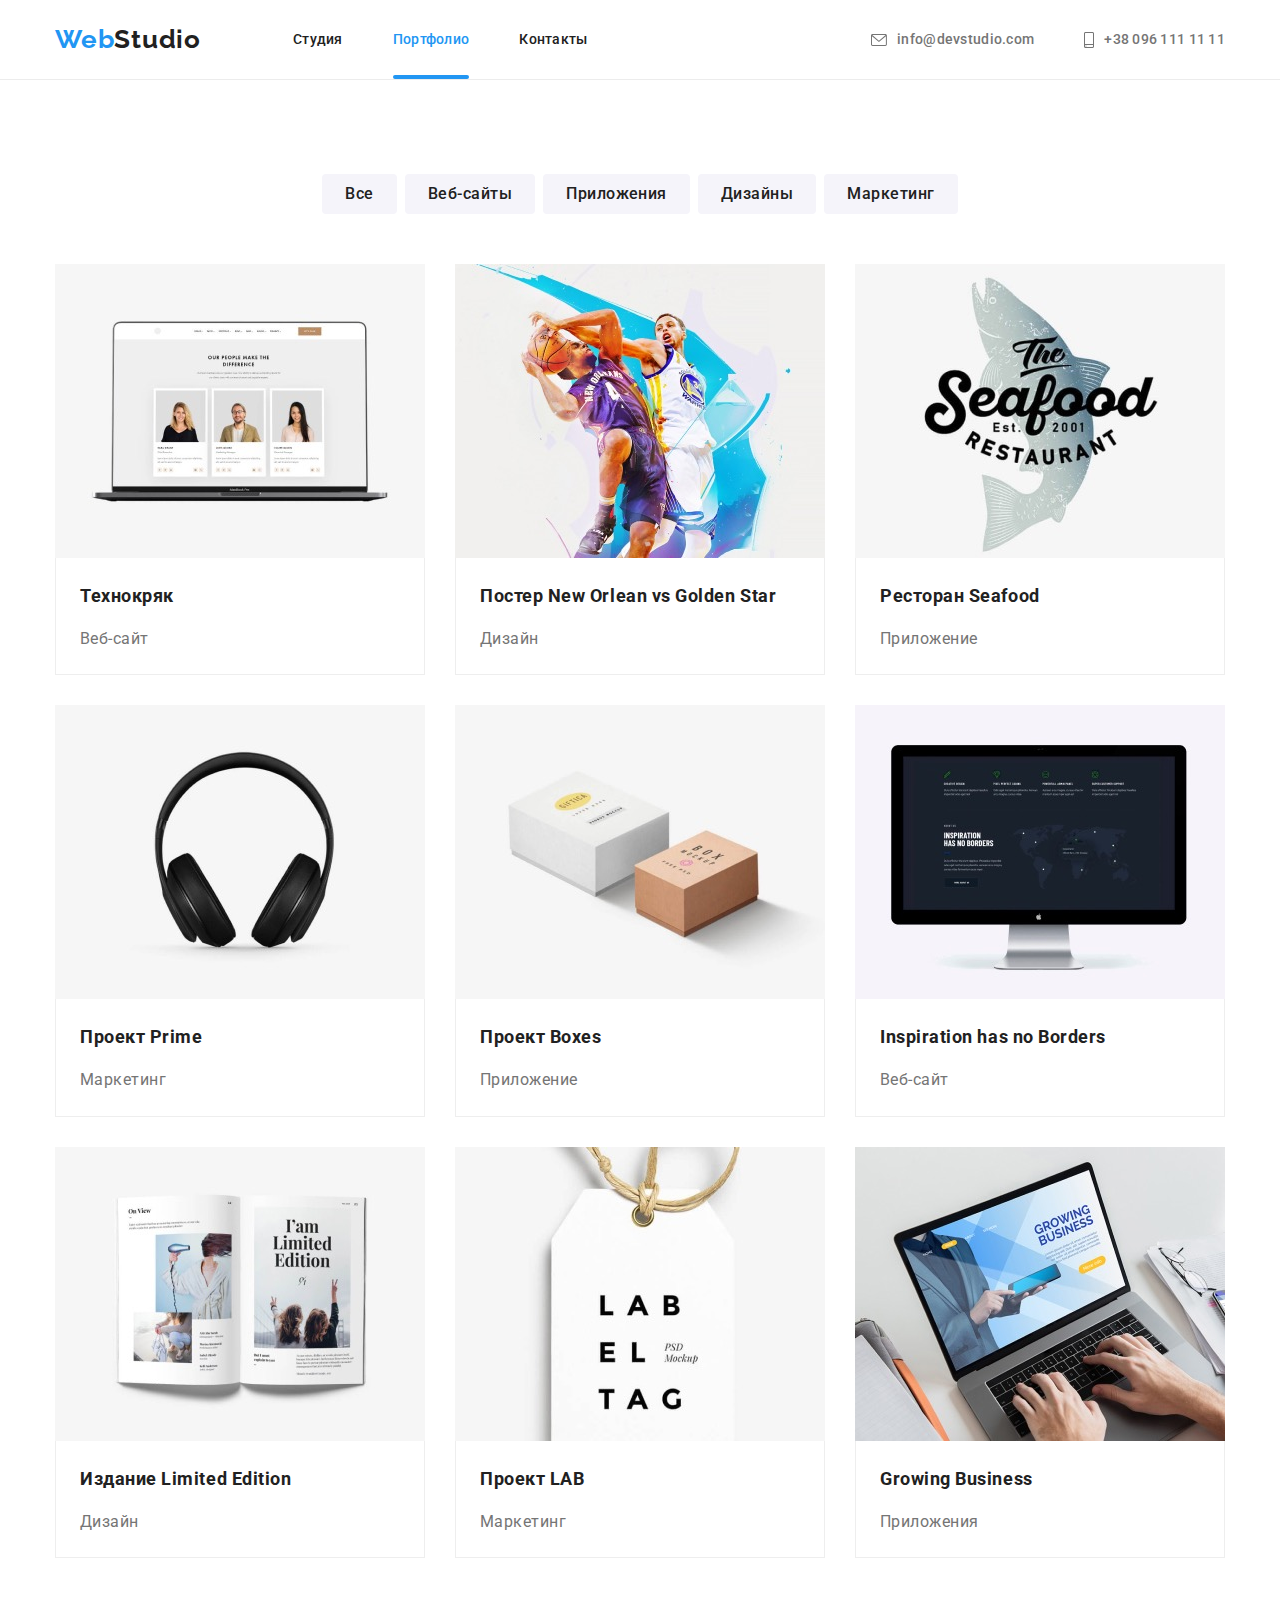
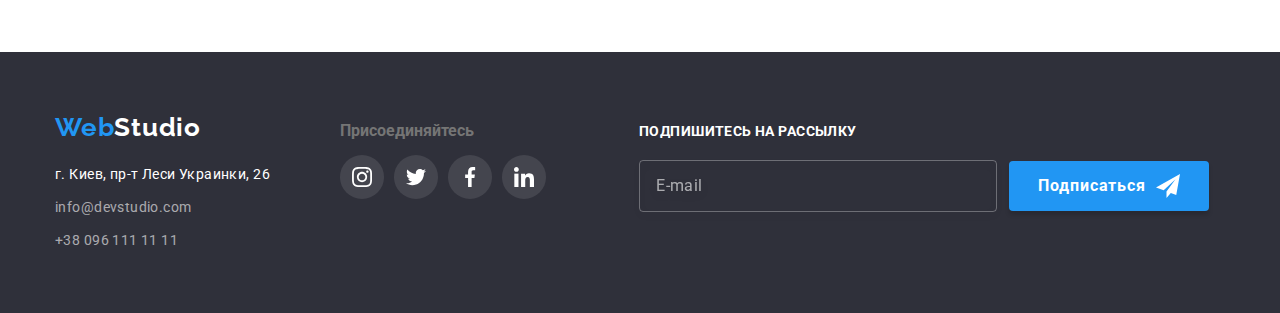
==== portfolio.html @ f6e7e439 "Перенос с прошлого урока" ====
<!DOCTYPE html>
<html lang="ru">
    <head>
        <meta charset="UTF-8">
        <meta http-equiv="X-UA-Compatible" content="IE=edge">
        <meta name="viewport" content="width=device-width, initial-scale=1.0">
        <title>WebStudio сделаем лучший сайт для вашего бизнеса</title>
        <link rel="preconnect" href="https://fonts.googleapis.com">
        <link rel="preconnect" href="https://fonts.gstatic.com" crossorigin>
        <link rel="preconnect" href="https://fonts.googleapis.com">
        <link rel="preconnect" href="https://fonts.gstatic.com" crossorigin>
        <link
            href="https://fonts.googleapis.com/css2?family=Raleway:wght@700&family=Roboto:ital,wght@0,400;0,500;0,700;1,900&display=swap"
            rel="stylesheet">
        <link rel="stylesheet" href="./css/modern-normalize.css">
        <link rel="stylesheet" href="./css/styles.css">
    </head>

    <body>
        <!--Header-->
        <header class="header">
            <div class="container">
                <nav class="main-nav">
                    <a class="logo" href="./index.html"><span class="logo-decoration">Web</span>Studio</a>
                    <ul class="nav list">
                        <li class="nav-item">
                            <a class="link" href="./index.html">Студия</a>
                        </li>
                        <li class="nav-item">
                            <a class="link active" href="./portfolio.html">Портфолио</a>
                        </li>
                        <li class="nav-item">
                            <a class="link" href="#">Контакты</a>
                        </li>
                    </ul>
                </nav>
                <ul class="contacts list">
                    <li class="contacts-item">
                        <a class="link" href="mailto:info@devstudio.com">
                            <svg class="header-contacts-icon" width="16" height="12">
                                <use href="./images/icons.svg#icon-envelope"></use>
                            </svg>
                            info@devstudio.com
                        </a>
                    </li>
                    <li class="contacts-item">
                        <a class="link" href="tel:+380961111111">
                            <svg class="header-contacts-icon" width="10" height="16">
                                <use href="./images/icons.svg#icon-smartphone"></use>
                            </svg>
                            +38 096 111 11 11
                        </a>
                    </li>
                </ul>
            </div>
        </header>
        <main>
            <!--Область с кнопками-->
            <section class="gallery section">
                <div class="container">
                    <h1 class="title visually-hidden">Наши работы</h1>
                    <ul class="filter-list">
                        <li class="filter-item"><button class="filter-button" type="button">Все</button></li>
                        <li class="filter-item"><button class="filter-button" type="button">Веб-сайты</button></li>
                        <li class="filter-item"><button class="filter-button" type="button">Приложения</button></li>
                        <li class="filter-item"><button class="filter-button" type="button">Дизайны</button></li>
                        <li class="filter-item"><button class="filter-button" type="button">Маркетинг</button></li>
                    </ul>
                    <!--Область с порфтолио-->
                    <ul class="gallery-list">
                        <li class="gallery-item">
                            <a href="" class="gallery-item-link">
                            <div class="gallery-item-box">
                                <img class="gallery-item-img" src="./images/portfolio/portfolio1.jpg" alt="Дизайн сайта" width="370" height="294">
                                <div class="gallery-item-overlay">
                                    <p class="gallery-overlay-discription">Технокряк это современная площадка распространения коронавируса. Компании
                                        используют эту платформу для цифрового
                                        шпионажа и атак на защищённые сервера конкурентов.</p>
                                </div>
                            </div>
                            <div class="gallery-item-bottom">
                                <h3 class="gallery-name">Технокряк</h3>
                                <p class="gallery-description">Веб-сайт</p>
                            </div>
                            </a>
                        </li>
                        <li class="gallery-item">
                            <a href="" class="gallery-item-link">
                                <div class="gallery-item-box">
                                    <img class="gallery-item-img" src="./images/portfolio/portfolio2.jpg" alt="Постер с баскетболистами" width="370"
                                        height="294">
                                    <div class="gallery-item-overlay">
                                        <p class="gallery-overlay-discription">Lorem ipsum dolor sit, amet consectetur adipisicing elit. Quaerat
                                            aspernatur odio error assumenda tempora a cum iure mollitia ipsum placeat, iste perspiciatis enim
                                            reprehenderit quis pariatur doloremque, dolores optio minima?</p>
                                    </div>
                                </div>
                                <div class="gallery-item-bottom">
                                    <h3 class="gallery-name">Постер New Orlean vs Golden Star</h3>
                                    <p class="gallery-description">Дизайн</p>
                                </div>
                            </a>
                        </li>
                        <li class="gallery-item">
                            <a href="" class="gallery-item-link">
                                <div class="gallery-item-box">
                                    <img class="gallery-item-img" src="./images/portfolio/portfolio3.jpg" alt="Логотип с рыбой" width="370" height="294">
                                    <div class="gallery-item-overlay">
                                        <p class="gallery-overlay-discription">Lorem ipsum dolor sit, amet consectetur adipisicing elit. Quaerat
                                            aspernatur odio error assumenda tempora a cum iure mollitia ipsum placeat, iste perspiciatis enim
                                            reprehenderit quis pariatur doloremque, dolores optio minima?</p>
                                    </div>
                                </div>
                                <div class="gallery-item-bottom">
                                    <h3 class="gallery-name">Ресторан Seafood</h3>
                                    <p class="gallery-description">Приложение</p>
                                </div>
                            </a>
                        </li>
                        <li class="gallery-item">
                            <a href="" class="gallery-item-link">
                                <div class="gallery-item-box">
                                    <img class="gallery-item-img" src="./images/portfolio/portfolio4.jpg" alt="Изображение наушников" width="370"
                                        height="294">
                                    <div class="gallery-item-overlay">
                                        <p class="gallery-overlay-discription">Lorem ipsum dolor sit, amet consectetur adipisicing elit. Quaerat
                                            aspernatur odio error assumenda tempora a cum iure mollitia ipsum placeat, iste perspiciatis enim
                                            reprehenderit quis pariatur doloremque, dolores optio minima?</p>
                                    </div>
                                </div>
                                <div class="gallery-item-bottom">
                                    <h3 class="gallery-name">Проект Prime</h3>
                                    <p class="gallery-description">Маркетинг</p>
                                </div>
                            </a>
                        </li>
                        <li class="gallery-item">
                            <a href="" class="gallery-item-link">
                                <div class="gallery-item-box">
                                    <img class="gallery-item-img" src="./images/portfolio/portfolio5.jpg" alt="Коробки на белом фоне" width="370"
                                        height="294">
                                    <div class="gallery-item-overlay">
                                        <p class="gallery-overlay-discription">Lorem ipsum dolor sit, amet consectetur adipisicing elit. Quaerat
                                            aspernatur odio error assumenda tempora a cum iure mollitia ipsum placeat, iste perspiciatis enim
                                            reprehenderit quis pariatur doloremque, dolores optio minima?</p>
                                    </div>
                                </div>
                                <div class="gallery-item-bottom">
                                    <h3 class="gallery-name">Проект Boxes</h3>
                                    <p class="gallery-description">Приложение</p>
                                </div>
                            </a>
                        </li>
                        <li class="gallery-item">
                            <a href="" class="gallery-item-link">
                                <div class="gallery-item-box">
                                    <img class="gallery-item-img" src="./images/portfolio/portfolio6.jpg" alt="Изображение сайта" width="370"
                                        height="294">
                                    <div class="gallery-item-overlay">
                                        <p class="gallery-overlay-discription">Lorem ipsum dolor sit, amet consectetur adipisicing elit. Quaerat
                                            aspernatur odio error assumenda tempora a cum iure mollitia ipsum placeat, iste perspiciatis enim
                                            reprehenderit quis pariatur doloremque, dolores optio minima?</p>
                                    </div>
                                </div>
                                <div class="gallery-item-bottom">
                                    <h3 class="gallery-name">Inspiration has no Borders</h3>
                                    <p class="gallery-description">Веб-сайт</p>
                                </div>
                            </a>
                        </li>
                        <li class="gallery-item">
                            <a href="" class="gallery-item-link">
                                <div class="gallery-item-box">
                                    <img class="gallery-item-img" src="./images/portfolio/portfolio7.jpg" alt="Фотография книги" width="370"
                                        height="294">
                                    <div class="gallery-item-overlay">
                                        <p class="gallery-overlay-discription">Lorem ipsum dolor sit, amet consectetur adipisicing elit. Quaerat
                                            aspernatur odio error assumenda tempora a cum iure mollitia ipsum placeat, iste perspiciatis enim
                                            reprehenderit quis pariatur doloremque, dolores optio minima?</p>
                                    </div>
                                </div>
                                <div class="gallery-item-bottom">
                                    <h3 class="gallery-name">Издание Limited Edition</h3>
                                    <p class="gallery-description">Дизайн</p>
                                </div>
                            </a>
                        </li>
                        <li class="gallery-item">
                            <a href="" class="gallery-item-link">
                                <div class="gallery-item-box">
                                    <img class="gallery-item-img" src="./images/portfolio/portfolio8.jpg" alt="Ярлык на белом фоне" width="370"
                                        height="294">
                                    <div class="gallery-item-overlay">
                                        <p class="gallery-overlay-discription">Lorem ipsum dolor sit, amet consectetur adipisicing elit. Quaerat
                                            aspernatur odio error assumenda tempora a cum iure mollitia ipsum placeat, iste perspiciatis enim
                                            reprehenderit quis pariatur doloremque, dolores optio minima?</p>
                                    </div>
                                </div>
                                <div class="gallery-item-bottom">
                                    <h3 class="gallery-name">Проект LAB</h3>
                                    <p class="gallery-description">Маркетинг</p>
                                </div>
                            </a>
                        </li>
                        <li class="gallery-item">
                            <a href="" class="gallery-item-link">
                                <div class="gallery-item-box">
                                    <img class="gallery-item-img" src="./images/portfolio/portfolio9.jpg" alt="Фото ноутбука и рук" width="370"
                                        height="294">
                                    <div class="gallery-item-overlay">
                                        <p class="gallery-overlay-discription">Lorem ipsum dolor sit, amet consectetur adipisicing elit. Quaerat
                                            aspernatur odio error assumenda tempora a cum iure mollitia ipsum placeat, iste perspiciatis enim
                                            reprehenderit quis pariatur doloremque, dolores optio minima?</p>
                                    </div>
                                </div>
                                <div class="gallery-item-bottom">
                                    <h3 class="gallery-name">Growing Business</h3>
                                    <p class="gallery-description">Приложения</p>
                                </div>
                            </a>
                        </li>
                    </ul>
                </div>
            </section>
        </main>
        <!--Футер-->
        <footer class="footer">
            <div class="container">
                <div class="footer-address">
                    <a class="footer-logo" href="./index.html"><span class="footer-logo-decoration">Web</span>Studio</a>
                    <address class="address">
                        <p>г. Киев, пр-т Леси Украинки, 26</p>
                    </address>
                    <ul class="footer-contacts">
                        <li class="footer-contacts-item">
                            <a class="link" href="mailto:info@devstudio.com">info@devstudio.com</a>
                        </li>
                        <li class="footer-contacts-item">
                            <a class="link" href="tel:+380961111111">+38 096 111 11 11</a>
                        </li>
                    </ul>
                </div>
                <div class="footer-social">
                    <h3 class="footer-social-heading">Присоединяйтесь</h3>
                    <ul class="footer-social-list">
                        <li class="footer-social-item">
                            <a href="" class="footer-social-link">
                                <svg class="footer-social-icon" width="20" height="20">
                                    <use href="./images/icons.svg#icon-instagram"></use>
                                </svg>
                            </a>
                        </li>
                        <li class="team-social-item">
                            <a href="" class="footer-social-link">
                                <svg class="footer-social-icon" width="20" height="20">
                                    <use href="./images/icons.svg#icon-twitter"></use>
                                </svg>
                            </a>
                        </li>
                        <li class="team-social-item">
                            <a href="" class="footer-social-link">
                                <svg class="footer-social-icon" width="20" height="20">
                                    <use href="./images/icons.svg#icon-facebook"></use>
                                </svg>
                            </a>
                        </li>
                        <li class="team-social-item">
                            <a href="" class="footer-social-link">
                                <svg class="footer-social-icon" width="20" height="20">
                                    <use href="./images/icons.svg#icon-linkedin"></use>
                                </svg>
                            </a>
                        </li>
                    </ul>
                </div>
                <div class="footer-subscribe">
                    <form action="#" class="footer-form">
                        <label class="footer-heading" for="email-footer">Подпишитесь на рассылку</label>
                        <div class="footer-form-wrap">
                            <input class="footer-form-input" type="email" name="email" placeholder="E-mail" id="email-footer" required>
                            <button class="footer-form-button button primary" type="submit">
                                Подписаться
                                <svg class="subscribe-button-icon" width=24 height=24>
                                    <use href="./images/icons.svg#icon-send"></use>
                                </svg>
                            </button>
                        </div>
                    </form>
                </div>
            </div>
        </footer>
        </div>
    </body>
</html>
---- css/styles.css ----
:root {
  --brand-color: #2196f3;
  --text-color: #757575;
  --alternative-text-color: #ffffff;
  --modal-text-color: #212121;
  --no-active-color: #afb1b8;
  --heading-color: #212121;
  --invalid-color: #f44336;
  --primary-background: #2f303a;
  --secondary-background: #f5f4fa;
  --body-background: #ffffff;
  --footer-social-color: rgba(255, 255, 255, 0.1);
}

/* -------------Reset------------- */

p,
h1,
h2,
h3,
h4,
h5,
h6 {
  margin: 0;
}

ul {
  list-style: none;
  padding: 0;
  margin: 0;
}

a {
  text-decoration: none;
}

/*-------------Body------------- */

body {
  font-family: Roboto, sans-serif;
  color: #757575;
  font-size: 14px;
  line-height: 1.7;
}

/* -------------Header------------- */

.header {
  border-bottom: 1px solid #ececec;
}

.logo {
  font-family: Raleway, sans-serif;
  font-weight: 700;
  font-size: 26px;
  line-height: 1.2;
  letter-spacing: 0.03em;
  color: var(--heading-color);
  text-decoration: none;
  margin-right: 92px;
}
.logo-decoration {
  color: var(--brand-color);
}

.main-nav {
  display: flex;
  align-items: center;
}
.header .container {
  display: flex;
  justify-content: space-between;
  align-items: center;
}

.header .nav {
  display: flex;
  align-items: center;
}

.header .contacts {
  display: flex;
  align-items: center;
}

.main-nav .link {
  font-weight: 500;
  line-height: 1.1;
  letter-spacing: 0.02em;
  color: var(--heading-color);
  text-decoration: none;
  padding: 32px 0 32px 0;
  display: block;
  transition: color 250ms cubic-bezier(0.4, 0, 0.2, 1);
}

.main-nav .nav-item:not(:first-child) {
  margin-left: 50px;
}

.contacts .link {
  font-weight: 500;
  line-height: 1.1;
  letter-spacing: 0.02em;
  color: var(--text-color);
  text-decoration: none;
  padding: 31px 0 31px 0;
  display: flex;
  align-items: center;
  cursor: pointer;
  transition: color 250ms cubic-bezier(0.4, 0, 0.2, 1);
}

.contacts .contacts-item:not(:first-child) {
  margin-left: 50px;
}

.header-contacts-icon {
  margin-right: 10px;
  fill: currentColor;
}

.main-nav .link:hover,
.main-nav .link:focus,
.contacts .link:hover,
.contacts .link:focus {
  color: var(--brand-color);
}

.link.active {
  color: var(--brand-color);
}

.nav-item {
  position: relative;
}

.link.active::after {
  content: '';
  width: 100%;
  height: 4px;
  background: var(--brand-color);
  border-radius: 2px;
  position: absolute;
  bottom: 0;
  left: 0;
}

/* -------------Main------------- */

.button {
  font-family: inherit;
  font-weight: 700;
  font-size: 16px;
  line-height: 1.9;
  text-align: center;
  letter-spacing: 0.06em;
  cursor: pointer;
  border-radius: 4px;
}

.title {
  font-weight: 700;
  font-size: 36px;
  line-height: 1.2;
  text-align: center;
  letter-spacing: 0.03em;
  color: var(--heading-color);
}

.section {
  padding-top: 94px;
  padding-bottom: 94px;
}

.container {
  width: 1200px;
  padding-left: 15px;
  padding-right: 15px;
  margin-left: auto;
  margin-right: auto;
}

.button.primary {
  color: var(--alternative-text-color);
  background: var(--brand-color);
  width: 200px;
  padding: 10px 0;
  box-shadow: 0px 4px 4px rgba(0, 0, 0, 0.15);
  border: var(--brand-color);
  transition: transform 250ms cubic-bezier(0.4, 0, 0.2, 1);
}

.button.primary:hover,
.button.primary:focus {
  transform: scale(1.02);
}

h2 {
  margin-bottom: 50px;
}

h3 {
  margin-bottom: 10px;
}

.no-gap {
  display: block;
}

.visually-hidden {
  position: absolute;
  width: 1px;
  height: 1px;
  margin: -1px;
  border: 0;
  padding: 0;

  white-space: nowrap;
  clip-path: inset(100%);
  clip: rect(0 0 0 0);
  overflow: hidden;
}

/* -------------Hero section------------- */

.hero {
  background-color: var(--primary-background);
  text-align: center;
  padding: 200px 15px;
  background-image: linear-gradient(rgba(47, 48, 58, 0.4), rgba(47, 48, 58, 0.4)),
    url('../images/hero.jpg');
  background-repeat: no-repeat;
  background-position: center;
  background-size: 1600px;
}

.hero .title {
  font-weight: 900;
  font-size: 44px;
  line-height: 1.4;
  text-align: center;
  letter-spacing: 0.06em;
  text-transform: uppercase;
  color: var(--alternative-text-color);
  margin: 0 auto 30px auto;
  width: 696px;
}

/* -------------Advantage section------------- */

.advantage.section {
  padding-bottom: 0;
}

.advantage .list {
  display: flex;
}

.advantage-item:not(:first-child) {
  margin-left: 30px;
}

.advantage-item {
  width: 270px;
}

.advantage-icon-wrapper {
  padding: 25px 0 25px 0;
  display: flex;
  justify-content: center;
  margin-bottom: 30px;
  background: #f5f4fa;
  border-radius: 4px;
}

.advantage .title {
  font-weight: 700;
  font-size: 36px;
  line-height: 1.2;
  text-align: center;
  letter-spacing: 0.03em;
  color: var(--heading-color);
}

.advantage-name {
  font-size: 14px;
  line-height: 1.1;
  font-weight: 700;
  letter-spacing: 0.03em;
  text-transform: uppercase;
  color: var(--heading-color);
}

.advantage .description {
  font-size: 14px;
  line-height: 1.7;
  letter-spacing: 0.03em;
  color: var(--text-color);
}

/* -------------Experience------------- */

.experience-list {
  display: flex;
  justify-content: space-between;
}

.experience-item {
  position: relative;
}

.experience-img-overlay {
  width: 100%;
  height: 70px;
  position: absolute;
  left: 0;
  bottom: 0;
  z-index: 2;
  display: flex;
  justify-content: center;
  align-items: center;
  background: rgba(47, 48, 58, 0.8);
}

.experience-img-title {
  font-weight: 700;
  font-size: 14px;
  line-height: 1.1;
  letter-spacing: 0.03em;
  text-transform: uppercase;
  color: var(--alternative-text-color);
  margin: 0;
}

/* -------------Team------------- */

.team.section {
  background: var(--secondary-background);
}

.team-item {
  background: var(--body-background);
  box-shadow: 0px 1px 3px rgba(0, 0, 0, 0.12), 0px 1px 1px rgba(0, 0, 0, 0.14),
    0px 2px 1px rgba(0, 0, 0, 0.2);
  border-radius: 0px 0px 4px 4px;
}

.team-list {
  list-style: none;
  display: flex;
  justify-content: space-between;
}

.team-item-botoom {
  padding: 30px 0 30px 0;
}

.team-list .name {
  font-weight: 500;
  font-size: 16px;
  line-height: 1.2;
  text-align: center;
  letter-spacing: 0.03em;
  color: var(--heading-color);
}

.team-list .description {
  font-size: 16px;
  line-height: 1.2;
  text-align: center;
  letter-spacing: 0.03em;
  margin-bottom: 16px;
}

.team-social-list {
  display: flex;
  justify-content: center;
}

.team-social-item {
  height: 44px;
  width: 44px;
}

.team-social-link {
  height: 100%;
  width: 100%;
  display: flex;
  justify-content: center;
  align-items: center;
  border-radius: 50%;
  color: var(--no-active-color);
  cursor: pointer;
  transition: color 250ms cubic-bezier(0.4, 0, 0.2, 1),
    background-color 250ms cubic-bezier(0.4, 0, 0.2, 1);
}

.team-social-icon {
  fill: currentColor;
}

.team-social-link:hover,
.team-social-link:focus {
  color: var(--alternative-text-color);
  background-color: var(--brand-color);
}

.team-social-item:not(:first-child) {
  margin-left: 10px;
}

/* -------------Clients------------- */

.client-logo-list {
  display: flex;
  justify-content: center;
  align-items: center;
}

.client-logo-item:not(:first-child) {
  margin-left: 30px;
}

.client-logo-link {
  width: 170px;
  height: 92px;
  border: 1px solid var(--no-active-color);
  border-radius: 4px;
  display: flex;
  justify-content: center;
  align-items: center;
  color: var(--no-active-color);
  transition: color 250ms cubic-bezier(0.4, 0, 0.2, 1), border 250ms cubic-bezier(0.4, 0, 0.2, 1);
}

.client-logo-icon {
  fill: currentColor;
}

.client-logo-link:hover,
.client-logo-link:focus {
  color: var(--brand-color);
  border: 1px solid var(--brand-color);
}

/* -------------Footer------------- */

.footer {
  background-color: var(--primary-background);
}

.footer .container {
  padding: 60px 15px;
  display: flex;
  align-items: baseline;
}

.footer-logo {
  font-family: Raleway;
  font-style: normal;
  font-weight: bold;
  font-size: 26px;
  line-height: 1.2;
  letter-spacing: 0.03em;
  color: var(--alternative-text-color);
  text-decoration: none;
  margin-bottom: 20px;
  display: inline-block;
}

.footer-logo-decoration {
  color: var(--brand-color);
}

.address {
  font-style: normal;
  letter-spacing: 0.03em;
  color: var(--alternative-text-color);
  margin-bottom: 9px;
}

.footer-contacts {
  list-style: none;
}

.footer-contacts .link {
  letter-spacing: 0.03em;
  color: rgba(255, 255, 255, 0.6);
  text-decoration: none;
  display: inline-block;
  transition: color 250ms cubic-bezier(0.4, 0, 0.2, 1);
}

.footer-contacts .link:hover,
.footer-contacts .link:focus {
  color: var(--brand-color);
}

.footer-contacts-item:not(:last-child) {
  margin-bottom: 9px;
}

.footer-social {
  margin-left: 70px;
}

.footer-heading {
  font-weight: 700;
  font-size: 14px;
  line-height: 1.1;
  letter-spacing: 0.03em;
  text-transform: uppercase;
  color: var(--alternative-text-color);
  margin-bottom: 20px;
}

.footer-social-list {
  display: flex;
  justify-content: center;
}

.footer-social-item {
  height: 44px;
  width: 44px;
}

.footer-social-link {
  height: 100%;
  width: 100%;
  display: flex;
  justify-content: center;
  align-items: center;
  border-radius: 50%;
  color: var(--alternative-text-color);
  background-color: var(--footer-social-color);
  cursor: pointer;
  transition: background-color 250ms cubic-bezier(0.4, 0, 0.2, 1);
}

.footer-social-icon {
  fill: currentColor;
}

.footer-social-link:hover,
.footer-social-link:focus {
  background-color: var(--brand-color);
}

.footer-social-item:not(:first-child) {
  margin-left: 10px;
}

.footer-subscribe {
  margin-left: 93px;
}

.footer-form-wrap {
  display: flex;
  align-items: center;
  justify-content: center;
}

.footer-form .footer-heading {
  display: block;
}

.footer-form-input {
  width: 358px;
  padding: 15px 16px;
  font-size: 16px;
  line-height: 1.3;
  letter-spacing: 0.03em;
  color: var(--alternative-text-color);
  background-color: transparent;
  border: 1px solid rgba(255, 255, 255, 0.3);
  filter: drop-shadow(0px 4px 4px rgba(0, 0, 0, 0.15));
  border-radius: 4px;
}

.footer-form-input::placeholder {
  color: rgba(255, 255, 255, 0.6);
}

.footer-form-input:not(:placeholder-shown):required:valid {
  border-color: var(--brand-color);
}

.footer-form-input:not(:placeholder-shown):required:invalid {
  border-color: var(--invalid-color);
}

.footer-form-button {
  margin-left: 12px;
  display: flex;
  align-items: center;
  justify-content: center;
}

.subscribe-button-icon {
  margin-left: 10px;
  fill: currentColor;
}

/* -------------Modal------------- */

.backdrop {
  position: fixed;
  top: 0;
  left: 0;
  width: 100%;
  height: 100%;
  background: rgba(0, 0, 0, 0.2);
  opacity: 1;
  transition: opacity 250ms cubic-bezier(0.4, 0, 0.2, 1),
    visibility 250ms cubic-bezier(0.4, 0, 0.2, 1);
}
.modal {
  position: absolute;
  top: 50%;
  left: 50%;
  width: 528px;
  min-height: 581px;
  padding: 40px;
  background: var(--body-background);
  box-shadow: 0px 1px 3px rgba(0, 0, 0, 0.12), 0px 1px 1px rgba(0, 0, 0, 0.14),
    0px 2px 1px rgba(0, 0, 0, 0.2);
  border-radius: 4px;
  transform: translate(-50%, -50%) scale(1);
  transition: transform 250ms cubic-bezier(0.4, 0, 0.2, 1);
}

.backdrop.is-hidden .modal {
  transform: translate(-50%, -50%) scale(0.9);
}

.modal-close {
  position: absolute;
  right: 8px;
  top: 8px;
  width: 30px;
  height: 30px;
  display: flex;
  justify-content: center;
  align-items: center;
  background: var(--body-background);
  border: 1px solid rgba(0, 0, 0, 0.1);
  border-radius: 50%;
  cursor: pointer;
  transition: color 250ms cubic-bezier(0.4, 0, 0.2, 1);
}

.modal-close-icon {
  fill: currentColor;
}

.modal-close:hover,
.modal-close:focus {
  color: var(--brand-color);
  cursor: pointer;
}

.backdrop.is-hidden {
  opacity: 0;
  pointer-events: none;
  visibility: hidden;
}

.modal-form-heading {
  margin-bottom: 12px;
  font-weight: 700;
  font-size: 20px;
  line-height: 1.2;
  text-align: center;
  letter-spacing: 0.03em;
  color: var(--modal-text-color);
}

.modal-form-label {
  font-size: 12px;
  line-height: 1.2;
  letter-spacing: 0.01em;
  color: var(--text-color);
  padding-bottom: 4px;
  display: block;
}

.modal-form-wrap {
  position: relative;
  margin-bottom: 10px;
}

.modal-form-input {
  display: block;
  width: 100%;
  /* height: 40px; */
  padding: 12px 12px 12px 42px;
  border: 1px solid rgba(33, 33, 33, 0.2);
  border-radius: 4px;
  font-size: 14px;
  line-height: 1.1;
  letter-spacing: 0.01em;
}

.modal-form-input:hover,
.modal-form-input:focus {
  border-color: var(--brand-color);
  outline: none;
}

.modal-input-icon {
  position: absolute;
  top: 50%;
  left: 12px;
  transform: translateY(-50%);
  fill: var(--modal-text-color);
}

.modal-form-input:hover + .modal-input-icon,
.modal-form-input:focus + .modal-input-icon {
  fill: var(--brand-color);
}

.modal-form-textarea {
  display: block;
  width: 100%;
  height: 96px;
  padding: 12px 16px;
  margin-bottom: 20px;
  border: 1px solid rgba(33, 33, 33, 0.2);
  border-radius: 4px;
  resize: none;
  color: var(--modal-text-color);
}

.modal-form-textarea::placeholder {
  font-size: 12px;
  line-height: 1.2;
  letter-spacing: 0.01em;
  color: rgba(117, 117, 117, 0.5);
}

.modal-form-textarea:hover,
.modal-form-textarea:focus {
  border-color: var(--brand-color);
  outline: none;
}

.modal-form-terms-wrap {
  display: flex;
  align-items: center;
  margin-bottom: 30px;
}

.modal-form-link {
  text-decoration-line: underline;
  color: var(--brand-color);
}

.second-checkbox {
  fill: var(--alternative-text-color);
  width: 16px;
  height: 15px;
  padding: 4px 2px 3px 3px;
  margin-left: 12px;
  margin-right: 9px;
  border: 2px solid var(--modal-text-color);
  border-radius: 2px;
  display: flex;
  align-items: center;
  justify-content: center;
}

.modal-form-checkbox-label:hover .second-checkbox {
  border-color: var(--brand-color);
}

.modal-form-checkbox-label {
  margin-left: 9px;
  font-size: 14px;
  line-height: 1.7;
  letter-spacing: 0.03em;
  display: flex;
  align-items: center;
  justify-content: center;
}

.modal-form-checkbox:focus + .modal-form-checkbox-label .second-checkbox {
  border: 2px solid var(--brand-color);
}

.modal-form-checkbox:checked + .modal-form-checkbox-label .second-checkbox {
  /* fill: var(--alternative-text-color); */
  width: 16px;
  height: 15px;
  padding: 4px 2px 3px 3px;
  background: #2196f3;
  border-radius: 2px;
  border: none;
}

.modal-form-button {
  display: block;
  margin-left: auto;
  margin-right: auto;
}

/* ***********Portfolio Page*********** */

.filter-list {
  list-style: none;
  display: flex;
  margin-bottom: 50px;
  justify-content: center;
}

.filter-item:not(:first-child) {
  margin-left: 8px;
}

.filter-button {
  font-family: inherit;
  font-weight: 500;
  font-size: 16px;
  line-height: 1.6;
  text-align: center;
  letter-spacing: 0.03em;
  color: var(--heading-color);
  background-color: var(--secondary-background);
  border-radius: 4px;
  padding: 6px 22px;
  border: 1px solid transparent;
  transition: color 250ms cubic-bezier(0.4, 0, 0.2, 1),
    background 250ms cubic-bezier(0.4, 0, 0.2, 1), box-shadow 250ms cubic-bezier(0.4, 0, 0.2, 1);
}

.filter-button:hover,
.filter-button:focus {
  color: var(--alternative-text-color);
  background: var(--brand-color);
  cursor: pointer;
  box-shadow: 0px 3px 1px rgba(0, 0, 0, 0.1), 0px 1px 2px rgba(0, 0, 0, 0.08),
    0px 2px 2px rgba(0, 0, 0, 0.12);
}

.gallery-list {
  list-style: none;
  display: flex;
  flex-wrap: wrap;
}

.gallery-item {
  flex-basis: calc((100%-60px) / 3);
  margin-right: 30px;
  margin-bottom: 30px;
  max-width: 370px;
  transition: box-shadow 250ms cubic-bezier(0.4, 0, 0.2, 1);
}

.gallery-item:nth-child(3n) {
  margin-right: 0;
}

.gallery-item:nth-last-child(-n + 3) {
  margin-bottom: 0;
}

.gallery-item-img {
  display: block;
}

.gallery-item-box {
  position: relative;
  overflow: hidden;
}

.gallery-item-overlay {
  width: 100%;
  height: 100%;
  position: absolute;
  top: 0;
  left: 0;
  display: flex;
  justify-content: center;
  align-items: center;
  padding: 0 24px;
  background: rgba(33, 150, 243, 0.9);
  transition: transform 250ms cubic-bezier(0.4, 0, 0.2, 1);
  transform: translateY(101%);
}

.gallery-overlay-discription {
  font-weight: 400;
  font-size: 18px;
  line-height: 1.6;
  letter-spacing: 0.03em;
  color: var(--alternative-text-color);
}

.gallery-item-link:hover .gallery-item-overlay,
.gallery-item-link:focus .gallery-item-overlay {
  transform: translateY(0);
}

.gallery-item-bottom {
  padding-left: 24px;
  border-left: 1px solid #eeeeee;
  border-right: 1px solid #eeeeee;
  border-bottom: 1px solid #eeeeee;
  padding-bottom: 20px;
  padding-top: 20px;
}

.gallery-name {
  font-weight: 700;
  font-size: 18px;
  line-height: 2;
  letter-spacing: 0.03em;
  color: var(--heading-color);
}

.gallery-description {
  font-size: 16px;
  line-height: 1.9;
  letter-spacing: 0.03em;
  color: var(--text-color);
}

.gallery-item:hover,
.gallery-item:focus {
  box-shadow: 0px 1px 1px rgba(0, 0, 0, 0.12), 0px 4px 4px rgba(0, 0, 0, 0.06),
    1px 4px 6px rgba(0, 0, 0, 0.16);
  cursor: pointer;
}
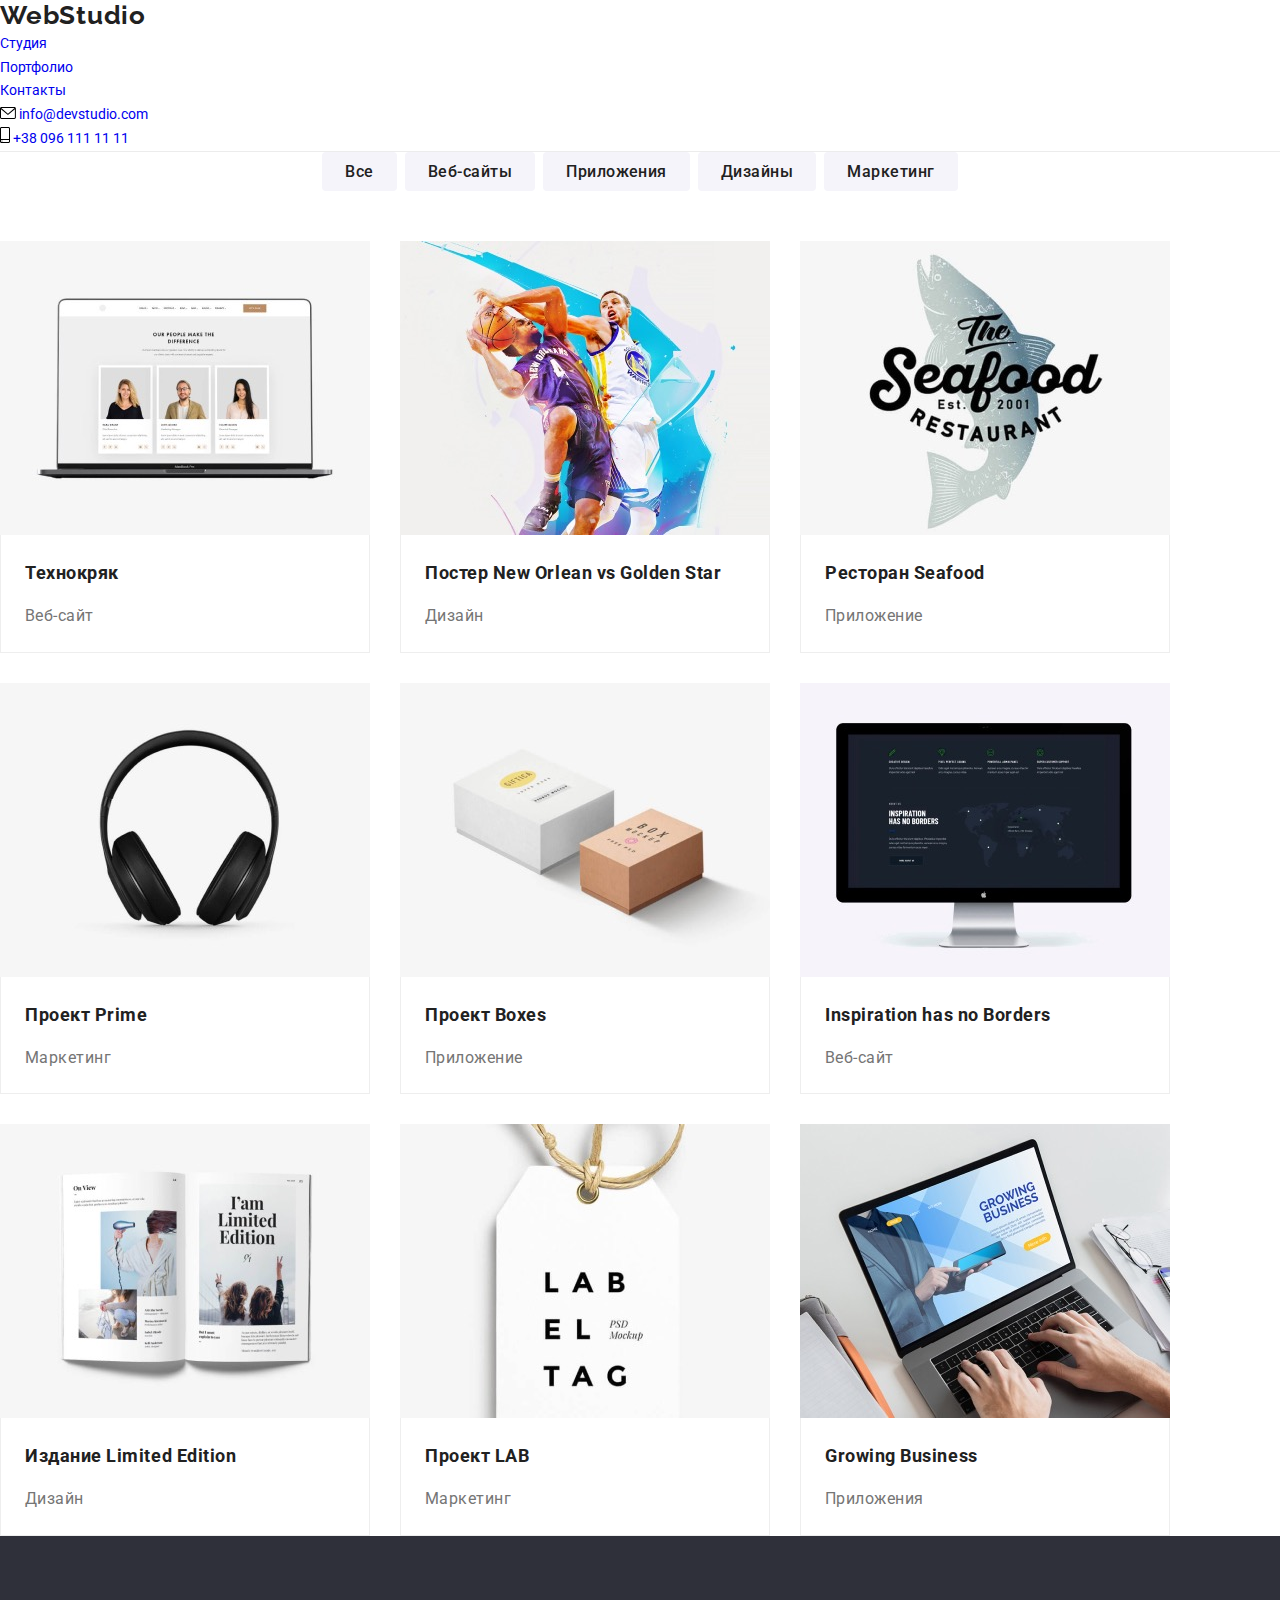
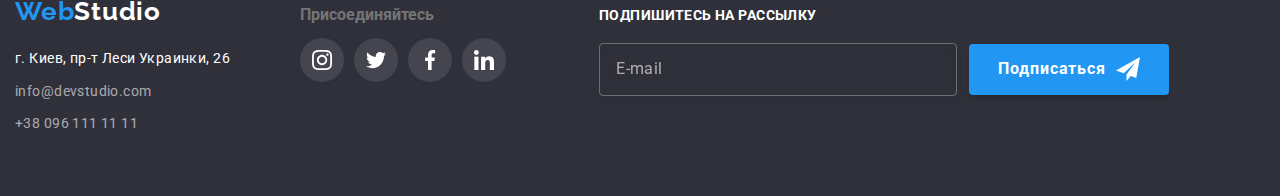
==== commit 9a82bcc4: "Рефакторинг и БЕМ хедер и экспирианс" ====
--- a/portfolio.html
+++ b/portfolio.html
@@ -12,8 +12,7 @@
         <link
             href="https://fonts.googleapis.com/css2?family=Raleway:wght@700&family=Roboto:ital,wght@0,400;0,500;0,700;1,900&display=swap"
             rel="stylesheet">
-        <link rel="stylesheet" href="./css/modern-normalize.css">
-        <link rel="stylesheet" href="./css/styles.css">
+        <link rel="stylesheet" href="./css/portfolio.min.css">
     </head>
 
     <body>
@@ -250,21 +249,21 @@
                                 </svg>
                             </a>
                         </li>
-                        <li class="team-social-item">
+                        <li class="footer-social-item">
                             <a href="" class="footer-social-link">
                                 <svg class="footer-social-icon" width="20" height="20">
                                     <use href="./images/icons.svg#icon-twitter"></use>
                                 </svg>
                             </a>
                         </li>
-                        <li class="team-social-item">
+                        <li class="footer-social-item">
                             <a href="" class="footer-social-link">
                                 <svg class="footer-social-icon" width="20" height="20">
                                     <use href="./images/icons.svg#icon-facebook"></use>
                                 </svg>
                             </a>
                         </li>
-                        <li class="team-social-item">
+                        <li class="footer-social-item">
                             <a href="" class="footer-social-link">
                                 <svg class="footer-social-icon" width="20" height="20">
                                     <use href="./images/icons.svg#icon-linkedin"></use>
--- a/css/portfolio.min.css
+++ b/css/portfolio.min.css
@@ -0,0 +1,2 @@
+/*! modern-normalize v1.1.0 | MIT License | https://github.com/sindresorhus/modern-normalize */*,::before,::after{-webkit-box-sizing:border-box;box-sizing:border-box}html{line-height:1.15;-webkit-text-size-adjust:100%;-moz-tab-size:4;-o-tab-size:4;tab-size:4}body{margin:0;font-family:system-ui,-apple-system,"Segoe UI",Roboto,Helvetica,Arial,sans-serif,"Apple Color Emoji","Segoe UI Emoji"}hr{height:0;color:inherit}abbr[title]{-webkit-text-decoration:underline dotted;text-decoration:underline dotted}b,strong{font-weight:bolder}code,kbd,samp,pre{font-family:ui-monospace, SFMono-Regular, Consolas, 'Liberation Mono', Menlo, monospace;font-size:1em}small{font-size:80%}sub,sup{font-size:75%;line-height:0;position:relative;vertical-align:baseline}sub{bottom:-0.25em}sup{top:-0.5em}table{text-indent:0;border-color:inherit}button,input,optgroup,select,textarea{font-family:inherit;font-size:100%;line-height:1.15;margin:0}button,select{text-transform:none}button,[type='button'],[type='reset'],[type='submit']{-webkit-appearance:button}::-moz-focus-inner{border-style:none;padding:0}:-moz-focusring{outline:1px dotted ButtonText}:-moz-ui-invalid{box-shadow:none}legend{padding:0}progress{vertical-align:baseline}::-webkit-inner-spin-button,::-webkit-outer-spin-button{height:auto}[type='search']{-webkit-appearance:textfield;outline-offset:-2px}::-webkit-search-decoration{-webkit-appearance:none}::-webkit-file-upload-button{-webkit-appearance:button;font:inherit}summary{display:list-item}:root{--brand-color: #2196f3;--text-color: #757575;--alternative-text-color: #ffffff;--modal-text-color: #212121;--no-active-color: #afb1b8;--heading-color: #212121;--invalid-color: #f44336;--primary-background: #2f303a;--secondary-background: #f5f4fa;--body-background: #ffffff;--footer-social-color: rgba(255, 255, 255, 0.1)}body{font-family:Roboto, sans-serif;color:#757575;font-size:14px;line-height:1.7}p,h1,h2,h3,h4,h5,h6{margin:0}ul{list-style:none;padding:0;margin:0}a{text-decoration:none}.visually-hidden{position:absolute;width:1px;height:1px;margin:-1px;border:0;padding:0;white-space:nowrap;-webkit-clip-path:inset(100%);clip-path:inset(100%);clip:rect(0 0 0 0);overflow:hidden}.button{font-family:inherit;font-weight:700;font-size:16px;line-height:1.9;text-align:center;letter-spacing:0.06em;cursor:pointer;border-radius:4px}.button.primary{color:var(--alternative-text-color);background:var(--brand-color);width:200px;padding:10px 0;-webkit-box-shadow:0px 4px 4px rgba(0,0,0,0.15);box-shadow:0px 4px 4px rgba(0,0,0,0.15);border:var(--brand-color);-webkit-transition:-webkit-transform 250ms cubic-bezier(0.4, 0, 0.2, 1);transition:-webkit-transform 250ms cubic-bezier(0.4, 0, 0.2, 1);transition:transform 250ms cubic-bezier(0.4, 0, 0.2, 1);transition:transform 250ms cubic-bezier(0.4, 0, 0.2, 1), -webkit-transform 250ms cubic-bezier(0.4, 0, 0.2, 1)}.button.primary:hover,.button.primary:focus{-webkit-transform:scale(1.02);transform:scale(1.02)}h2{margin-bottom:50px}h3{margin-bottom:10px}.no-gap{display:block}.header{border-bottom:1px solid #ececec}.header__container{width:1200px;padding-left:15px;padding-right:15px;margin-left:auto;margin-right:auto;display:-webkit-box;display:-ms-flexbox;display:flex;-webkit-box-pack:justify;-ms-flex-pack:justify;justify-content:space-between;-webkit-box-align:center;-ms-flex-align:center;align-items:center}.logo{font-family:Raleway, sans-serif;font-weight:700;font-size:26px;line-height:1.2;letter-spacing:0.03em;color:var(--heading-color);text-decoration:none}.header__logo{margin-right:92px}.logo__decoration{color:var(--brand-color)}.header__nav{display:-webkit-box;display:-ms-flexbox;display:flex;-webkit-box-align:center;-ms-flex-align:center;align-items:center}.header__nav-list{display:-webkit-box;display:-ms-flexbox;display:flex;-webkit-box-align:center;-ms-flex-align:center;align-items:center}.header__contacts{display:-webkit-box;display:-ms-flexbox;display:flex;-webkit-box-align:center;-ms-flex-align:center;align-items:center}.header__nav-item{position:relative}.header__nav-item:not(:first-child){margin-left:50px}.header__link,.header__link--active{font-weight:500;line-height:1.1;letter-spacing:0.02em;color:var(--heading-color);text-decoration:none;padding:32px 0 32px 0;display:block;-webkit-transition:color 250ms cubic-bezier(0.4, 0, 0.2, 1);transition:color 250ms cubic-bezier(0.4, 0, 0.2, 1)}.header__link:hover,.header__link--active:hover,.header__link:focus,.header__link--active:focus{color:var(--brand-color)}.header__link--active{color:var(--brand-color)}.header__link--active::after{content:'';width:100%;height:4px;background:var(--brand-color);border-radius:2px;position:absolute;bottom:0;left:0}.header__contacts-link{font-weight:500;line-height:1.1;letter-spacing:0.02em;color:var(--text-color);text-decoration:none;padding:31px 0 31px 0;display:-webkit-box;display:-ms-flexbox;display:flex;-webkit-box-align:center;-ms-flex-align:center;align-items:center;cursor:pointer;-webkit-transition:color 250ms cubic-bezier(0.4, 0, 0.2, 1);transition:color 250ms cubic-bezier(0.4, 0, 0.2, 1)}.header__contacts-link:hover,.header__contacts-link:focus{color:var(--brand-color)}.header__contacts-item:not(:first-child){margin-left:50px}.header__contacts-icon{margin-right:10px;fill:currentColor}.filter-list{list-style:none;display:-webkit-box;display:-ms-flexbox;display:flex;margin-bottom:50px;-webkit-box-pack:center;-ms-flex-pack:center;justify-content:center}.filter-item:not(:first-child){margin-left:8px}.filter-button{font-family:inherit;font-weight:500;font-size:16px;line-height:1.6;text-align:center;letter-spacing:0.03em;color:var(--heading-color);background-color:var(--secondary-background);border-radius:4px;padding:6px 22px;border:1px solid transparent;-webkit-transition:color 250ms cubic-bezier(0.4, 0, 0.2, 1),background 250ms cubic-bezier(0.4, 0, 0.2, 1),-webkit-box-shadow 250ms cubic-bezier(0.4, 0, 0.2, 1);transition:color 250ms cubic-bezier(0.4, 0, 0.2, 1),background 250ms cubic-bezier(0.4, 0, 0.2, 1),-webkit-box-shadow 250ms cubic-bezier(0.4, 0, 0.2, 1);transition:color 250ms cubic-bezier(0.4, 0, 0.2, 1),background 250ms cubic-bezier(0.4, 0, 0.2, 1),box-shadow 250ms cubic-bezier(0.4, 0, 0.2, 1);transition:color 250ms cubic-bezier(0.4, 0, 0.2, 1),background 250ms cubic-bezier(0.4, 0, 0.2, 1),box-shadow 250ms cubic-bezier(0.4, 0, 0.2, 1),-webkit-box-shadow 250ms cubic-bezier(0.4, 0, 0.2, 1)}.filter-button:hover,.filter-button:focus{color:var(--alternative-text-color);background:var(--brand-color);cursor:pointer;-webkit-box-shadow:0px 3px 1px rgba(0,0,0,0.1),0px 1px 2px rgba(0,0,0,0.08),0px 2px 2px rgba(0,0,0,0.12);box-shadow:0px 3px 1px rgba(0,0,0,0.1),0px 1px 2px rgba(0,0,0,0.08),0px 2px 2px rgba(0,0,0,0.12)}.gallery-list{list-style:none;display:-webkit-box;display:-ms-flexbox;display:flex;-ms-flex-wrap:wrap;flex-wrap:wrap}.gallery-item{-ms-flex-preferred-size:calc((100%-60px) / 3);flex-basis:calc((100%-60px) / 3);margin-right:30px;margin-bottom:30px;max-width:370px;-webkit-transition:-webkit-box-shadow 250ms cubic-bezier(0.4, 0, 0.2, 1);transition:-webkit-box-shadow 250ms cubic-bezier(0.4, 0, 0.2, 1);transition:box-shadow 250ms cubic-bezier(0.4, 0, 0.2, 1);transition:box-shadow 250ms cubic-bezier(0.4, 0, 0.2, 1), -webkit-box-shadow 250ms cubic-bezier(0.4, 0, 0.2, 1)}.gallery-item:nth-child(3n){margin-right:0}.gallery-item:nth-last-child(-n+3){margin-bottom:0}.gallery-item-img{display:block}.gallery-item-box{position:relative;overflow:hidden}.gallery-item-overlay{width:100%;height:100%;position:absolute;top:0;left:0;display:-webkit-box;display:-ms-flexbox;display:flex;-webkit-box-pack:center;-ms-flex-pack:center;justify-content:center;-webkit-box-align:center;-ms-flex-align:center;align-items:center;padding:0 24px;background:rgba(33,150,243,0.9);-webkit-transition:-webkit-transform 250ms cubic-bezier(0.4, 0, 0.2, 1);transition:-webkit-transform 250ms cubic-bezier(0.4, 0, 0.2, 1);transition:transform 250ms cubic-bezier(0.4, 0, 0.2, 1);transition:transform 250ms cubic-bezier(0.4, 0, 0.2, 1), -webkit-transform 250ms cubic-bezier(0.4, 0, 0.2, 1);-webkit-transform:translateY(101%);transform:translateY(101%)}.gallery-overlay-discription{font-weight:400;font-size:18px;line-height:1.6;letter-spacing:0.03em;color:var(--alternative-text-color)}.gallery-item-link:hover .gallery-item-overlay,.gallery-item-link:focus .gallery-item-overlay{-webkit-transform:translateY(0);transform:translateY(0)}.gallery-item-bottom{padding-left:24px;border-left:1px solid #eeeeee;border-right:1px solid #eeeeee;border-bottom:1px solid #eeeeee;padding-bottom:20px;padding-top:20px}.gallery-name{font-weight:700;font-size:18px;line-height:2;letter-spacing:0.03em;color:var(--heading-color)}.gallery-description{font-size:16px;line-height:1.9;letter-spacing:0.03em;color:var(--text-color)}.gallery-item:hover,.gallery-item:focus{-webkit-box-shadow:0px 1px 1px rgba(0,0,0,0.12),0px 4px 4px rgba(0,0,0,0.06),1px 4px 6px rgba(0,0,0,0.16);box-shadow:0px 1px 1px rgba(0,0,0,0.12),0px 4px 4px rgba(0,0,0,0.06),1px 4px 6px rgba(0,0,0,0.16);cursor:pointer}.footer{background-color:var(--primary-background)}.footer .container{padding:60px 15px;display:-webkit-box;display:-ms-flexbox;display:flex;-webkit-box-align:baseline;-ms-flex-align:baseline;align-items:baseline}.footer-logo{font-family:Raleway;font-style:normal;font-weight:bold;font-size:26px;line-height:1.2;letter-spacing:0.03em;color:var(--alternative-text-color);text-decoration:none;margin-bottom:20px;display:inline-block}.footer-logo-decoration{color:var(--brand-color)}.address{font-style:normal;letter-spacing:0.03em;color:var(--alternative-text-color);margin-bottom:9px}.footer-contacts{list-style:none}.footer-contacts .link{letter-spacing:0.03em;color:rgba(255,255,255,0.6);text-decoration:none;display:inline-block;-webkit-transition:color 250ms cubic-bezier(0.4, 0, 0.2, 1);transition:color 250ms cubic-bezier(0.4, 0, 0.2, 1)}.footer-contacts .link:hover,.footer-contacts .link:focus{color:var(--brand-color)}.footer-contacts-item:not(:last-child){margin-bottom:9px}.footer-social{margin-left:70px}.footer-heading{font-weight:700;font-size:14px;line-height:1.1;letter-spacing:0.03em;text-transform:uppercase;color:var(--alternative-text-color);margin-bottom:20px}.footer-social-list{display:-webkit-box;display:-ms-flexbox;display:flex;-webkit-box-pack:center;-ms-flex-pack:center;justify-content:center}.footer-social-item{height:44px;width:44px}.footer-social-link{height:100%;width:100%;display:-webkit-box;display:-ms-flexbox;display:flex;-webkit-box-pack:center;-ms-flex-pack:center;justify-content:center;-webkit-box-align:center;-ms-flex-align:center;align-items:center;border-radius:50%;color:var(--alternative-text-color);background-color:var(--footer-social-color);cursor:pointer;-webkit-transition:background-color 250ms cubic-bezier(0.4, 0, 0.2, 1);transition:background-color 250ms cubic-bezier(0.4, 0, 0.2, 1)}.footer-social-icon{fill:currentColor}.footer-social-link:hover,.footer-social-link:focus{background-color:var(--brand-color)}.footer-social-item:not(:first-child){margin-left:10px}.footer-subscribe{margin-left:93px}.footer-form-wrap{display:-webkit-box;display:-ms-flexbox;display:flex;-webkit-box-align:center;-ms-flex-align:center;align-items:center;-webkit-box-pack:center;-ms-flex-pack:center;justify-content:center}.footer-form .footer-heading{display:block}.footer-form-input{width:358px;padding:15px 16px;font-size:16px;line-height:1.3;letter-spacing:0.03em;color:var(--alternative-text-color);background-color:transparent;border:1px solid rgba(255,255,255,0.3);-webkit-filter:drop-shadow(0px 4px 4px rgba(0,0,0,0.15));filter:drop-shadow(0px 4px 4px rgba(0,0,0,0.15));border-radius:4px}.footer-form-input::-webkit-input-placeholder{color:rgba(255,255,255,0.6)}.footer-form-input:-ms-input-placeholder{color:rgba(255,255,255,0.6)}.footer-form-input::-ms-input-placeholder{color:rgba(255,255,255,0.6)}.footer-form-input::placeholder{color:rgba(255,255,255,0.6)}.footer-form-input:not(:placeholder-shown):required:valid{border-color:var(--brand-color)}.footer-form-input:not(:placeholder-shown):required:invalid{border-color:var(--invalid-color)}.footer-form-button{margin-left:12px;display:-webkit-box;display:-ms-flexbox;display:flex;-webkit-box-align:center;-ms-flex-align:center;align-items:center;-webkit-box-pack:center;-ms-flex-pack:center;justify-content:center}.subscribe-button-icon{margin-left:10px;fill:currentColor}
+/*# sourceMappingURL=portfolio.min.css.map */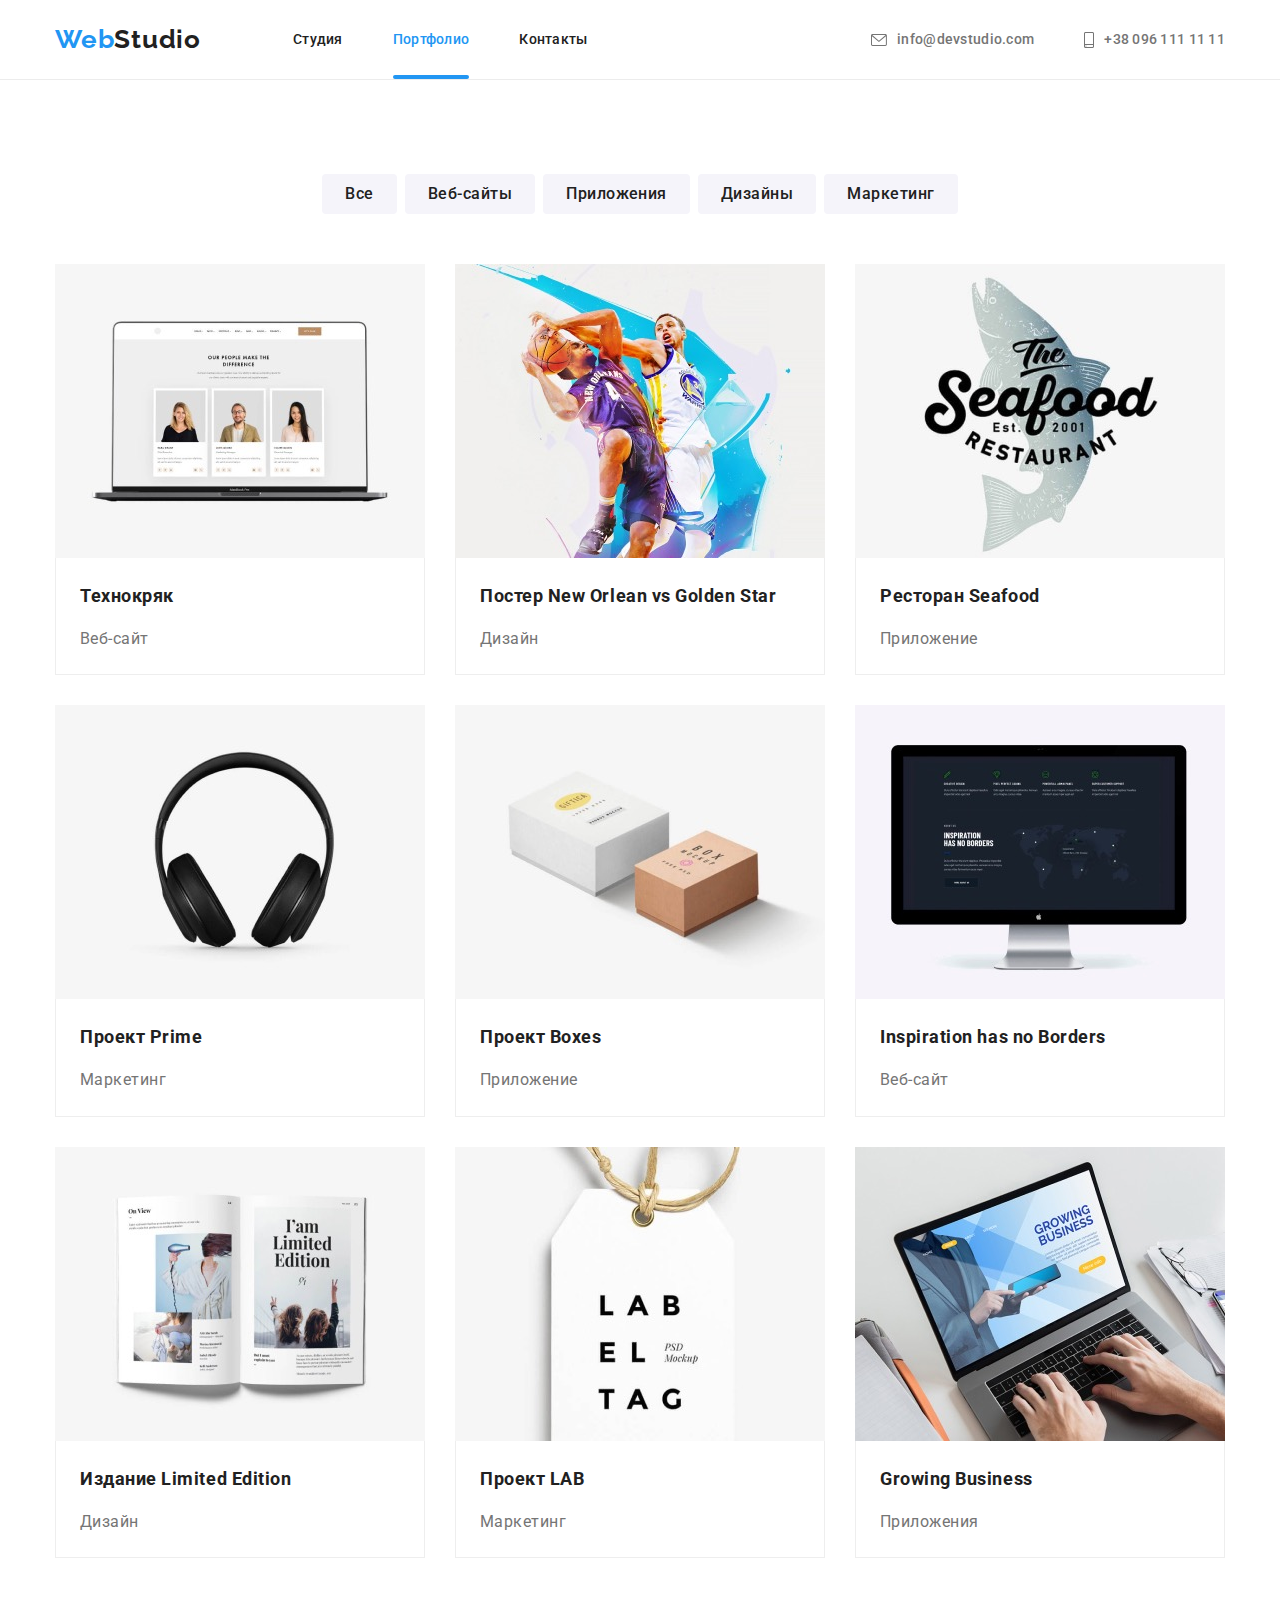
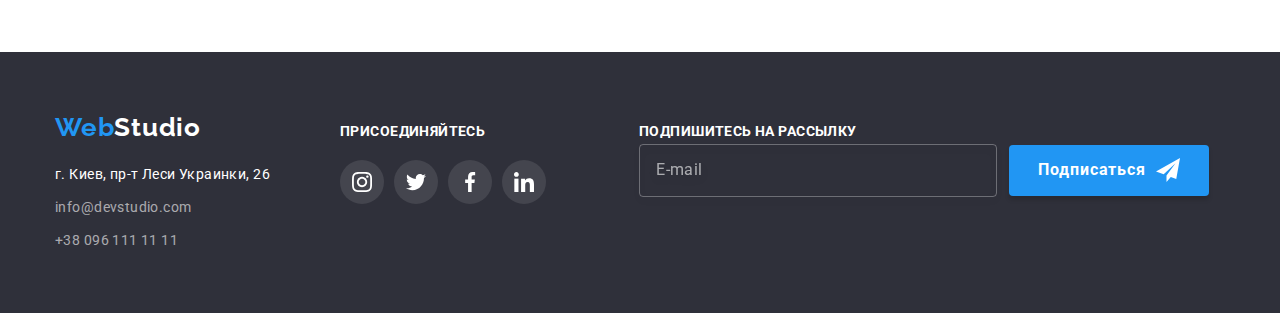
==== commit 51001ef7: "На проверку" ====
--- a/portfolio.html
+++ b/portfolio.html
@@ -1,293 +1,388 @@
 <!DOCTYPE html>
 <html lang="ru">
-    <head>
-        <meta charset="UTF-8">
-        <meta http-equiv="X-UA-Compatible" content="IE=edge">
-        <meta name="viewport" content="width=device-width, initial-scale=1.0">
-        <title>WebStudio сделаем лучший сайт для вашего бизнеса</title>
-        <link rel="preconnect" href="https://fonts.googleapis.com">
-        <link rel="preconnect" href="https://fonts.gstatic.com" crossorigin>
-        <link rel="preconnect" href="https://fonts.googleapis.com">
-        <link rel="preconnect" href="https://fonts.gstatic.com" crossorigin>
-        <link
-            href="https://fonts.googleapis.com/css2?family=Raleway:wght@700&family=Roboto:ital,wght@0,400;0,500;0,700;1,900&display=swap"
-            rel="stylesheet">
-        <link rel="stylesheet" href="./css/portfolio.min.css">
-    </head>
-
-    <body>
-        <!--Header-->
-        <header class="header">
-            <div class="container">
-                <nav class="main-nav">
-                    <a class="logo" href="./index.html"><span class="logo-decoration">Web</span>Studio</a>
-                    <ul class="nav list">
-                        <li class="nav-item">
-                            <a class="link" href="./index.html">Студия</a>
-                        </li>
-                        <li class="nav-item">
-                            <a class="link active" href="./portfolio.html">Портфолио</a>
-                        </li>
-                        <li class="nav-item">
-                            <a class="link" href="#">Контакты</a>
-                        </li>
-                    </ul>
-                </nav>
-                <ul class="contacts list">
-                    <li class="contacts-item">
-                        <a class="link" href="mailto:info@devstudio.com">
-                            <svg class="header-contacts-icon" width="16" height="12">
-                                <use href="./images/icons.svg#icon-envelope"></use>
-                            </svg>
-                            info@devstudio.com
-                        </a>
-                    </li>
-                    <li class="contacts-item">
-                        <a class="link" href="tel:+380961111111">
-                            <svg class="header-contacts-icon" width="10" height="16">
-                                <use href="./images/icons.svg#icon-smartphone"></use>
-                            </svg>
-                            +38 096 111 11 11
-                        </a>
-                    </li>
-                </ul>
+  <head>
+    <meta charset="UTF-8" />
+    <meta http-equiv="X-UA-Compatible" content="IE=edge" />
+    <meta name="viewport" content="width=device-width, initial-scale=1.0" />
+    <title>WebStudio сделаем лучший сайт для вашего бизнеса</title>
+    <link rel="preconnect" href="https://fonts.googleapis.com" />
+    <link rel="preconnect" href="https://fonts.gstatic.com" crossorigin />
+    <link rel="preconnect" href="https://fonts.googleapis.com" />
+    <link rel="preconnect" href="https://fonts.gstatic.com" crossorigin />
+    <link
+      href="https://fonts.googleapis.com/css2?family=Raleway:wght@700&family=Roboto:ital,wght@0,400;0,500;0,700;1,900&display=swap"
+      rel="stylesheet"
+    />
+    <link rel="stylesheet" href="./css/main.min.css" />
+  </head>
+  <body>
+    <!--Header-->
+    <header class="header">
+      <div class="header__container">
+        <nav class="header__nav">
+          <a class="header__logo logo" href="./index.html"
+            ><span class="logo__decoration">Web</span>Studio</a
+          >
+          <ul class="header__nav-list">
+            <li class="header__nav-item">
+              <a class="header__link" href="./index.html">Студия</a>
+            </li>
+            <li class="header__nav-item">
+              <a class="header__link--active" href="./portfolio.html">Портфолио</a>
+            </li>
+            <li class="header__nav-item">
+              <a class="header__link" href="#">Контакты</a>
+            </li>
+          </ul>
+        </nav>
+        <ul class="header__contacts">
+          <li class="header__contacts-item">
+            <a class="header__contacts-link" href="mailto:info@devstudio.com">
+              <svg class="header__contacts-icon" width="16" height="12">
+                <use href="./images/icons.svg#icon-envelope"></use>
+              </svg>
+              info@devstudio.com
+            </a>
+          </li>
+          <li class="header__contacts-item">
+            <a class="header__contacts-link" href="tel:+380961111111">
+              <svg class="header__contacts-icon" width="10" height="16">
+                <use href="./images/icons.svg#icon-smartphone"></use>
+              </svg>
+              +38 096 111 11 11
+            </a>
+          </li>
+        </ul>
+      </div>
+    </header>
+    <main>
+      <!--Область с кнопками-->
+      <section class="gallery">
+        <div class="gallery__container">
+          <h1 class="gallery__title visually-hidden">Наши работы</h1>
+          <ul class="gallery__filter-list filter-list">
+            <li class="filter-list__item">
+              <button class="filter-list__button" type="button">Все</button>
+            </li>
+            <li class="filter-list__item">
+              <button class="filter-list__button" type="button">Веб-сайты</button>
+            </li>
+            <li class="filter-list__item">
+              <button class="filter-list__button" type="button">Приложения</button>
+            </li>
+            <li class="filter-list__item">
+              <button class="filter-list__button" type="button">Дизайны</button>
+            </li>
+            <li class="filter-list__item">
+              <button class="filter-list__button" type="button">Маркетинг</button>
+            </li>
+          </ul>
+          <!--Область с порфтолио-->
+          <ul class="gallery-list">
+            <li class="gallery-list__item">
+              <a href="" class="gallery-list__item-link">
+                <div class="gallery-list__item-box">
+                  <img
+                    class="gallery-list__item-img"
+                    src="./images/portfolio/portfolio1.jpg"
+                    alt="Дизайн сайта"
+                    width="370"
+                    height="294"
+                  />
+                  <div class="gallery-list__item-overlay">
+                    <p class="gallery-list__overlay-discription">
+                      Технокряк это современная площадка распространения коронавируса. Компании
+                      используют эту платформу для цифрового шпионажа и атак на защищённые сервера
+                      конкурентов.
+                    </p>
+                  </div>
+                </div>
+                <div class="gallery-list__item-bottom">
+                  <h3 class="gallery-list__item-name">Технокряк</h3>
+                  <p class="gallery-list__item-description">Веб-сайт</p>
+                </div>
+              </a>
+            </li>
+            <li class="gallery-list__item">
+              <a href="" class="gallery-list__item-link">
+                <div class="gallery-list__item-box">
+                  <img
+                    class="gallery-list__item-img"
+                    src="./images/portfolio/portfolio2.jpg"
+                    alt="Постер с баскетболистами"
+                    width="370"
+                    height="294"
+                  />
+                  <div class="gallery-list__item-overlay">
+                    <p class="gallery-list__overlay-discription">
+                      Lorem ipsum dolor sit, amet consectetur adipisicing elit. Quaerat aspernatur
+                      odio error assumenda tempora a cum iure mollitia ipsum placeat, iste
+                      perspiciatis enim reprehenderit quis pariatur doloremque, dolores optio
+                      minima?
+                    </p>
+                  </div>
+                </div>
+                <div class="gallery-list__item-bottom">
+                  <h3 class="gallery-list__item-name">Постер New Orlean vs Golden Star</h3>
+                  <p class="gallery-list__item-description">Дизайн</p>
+                </div>
+              </a>
+            </li>
+            <li class="gallery-list__item">
+              <a href="" class="gallery-list__item-link">
+                <div class="gallery-list__item-box">
+                  <img
+                    class="gallery-list__item-img"
+                    src="./images/portfolio/portfolio3.jpg"
+                    alt="Логотип с рыбой"
+                    width="370"
+                    height="294"
+                  />
+                  <div class="gallery-list__item-overlay">
+                    <p class="gallery-list__overlay-discription">
+                      Lorem ipsum dolor sit, amet consectetur adipisicing elit. Quaerat aspernatur
+                      odio error assumenda tempora a cum iure mollitia ipsum placeat, iste
+                      perspiciatis enim reprehenderit quis pariatur doloremque, dolores optio
+                      minima?
+                    </p>
+                  </div>
+                </div>
+                <div class="gallery-list__item-bottom">
+                  <h3 class="gallery-list__item-name">Ресторан Seafood</h3>
+                  <p class="gallery-list__item-description">Приложение</p>
+                </div>
+              </a>
+            </li>
+            <li class="gallery-list__item">
+              <a href="" class="gallery-list__item-link">
+                <div class="gallery-list__item-box">
+                  <img
+                    class="gallery-list__item-img"
+                    src="./images/portfolio/portfolio4.jpg"
+                    alt="Изображение наушников"
+                    width="370"
+                    height="294"
+                  />
+                  <div class="gallery-list__item-overlay">
+                    <p class="gallery-list__overlay-discription">
+                      Lorem ipsum dolor sit, amet consectetur adipisicing elit. Quaerat aspernatur
+                      odio error assumenda tempora a cum iure mollitia ipsum placeat, iste
+                      perspiciatis enim reprehenderit quis pariatur doloremque, dolores optio
+                      minima?
+                    </p>
+                  </div>
+                </div>
+                <div class="gallery-list__item-bottom">
+                  <h3 class="gallery-list__item-name">Проект Prime</h3>
+                  <p class="gallery-list__item-description">Маркетинг</p>
+                </div>
+              </a>
+            </li>
+            <li class="gallery-list__item">
+              <a href="" class="gallery-list__item-link">
+                <div class="gallery-list__item-box">
+                  <img
+                    class="gallery-list__item-img"
+                    src="./images/portfolio/portfolio5.jpg"
+                    alt="Коробки на белом фоне"
+                    width="370"
+                    height="294"
+                  />
+                  <div class="gallery-list__item-overlay">
+                    <p class="gallery-list__overlay-discription">
+                      Lorem ipsum dolor sit, amet consectetur adipisicing elit. Quaerat aspernatur
+                      odio error assumenda tempora a cum iure mollitia ipsum placeat, iste
+                      perspiciatis enim reprehenderit quis pariatur doloremque, dolores optio
+                      minima?
+                    </p>
+                  </div>
+                </div>
+                <div class="gallery-list__item-bottom">
+                  <h3 class="gallery-list__item-name">Проект Boxes</h3>
+                  <p class="gallery-list__item-description">Приложение</p>
+                </div>
+              </a>
+            </li>
+            <li class="gallery-list__item">
+              <a href="" class="gallery-list__item-link">
+                <div class="gallery-list__item-box">
+                  <img
+                    class="gallery-list__item-img"
+                    src="./images/portfolio/portfolio6.jpg"
+                    alt="Изображение сайта"
+                    width="370"
+                    height="294"
+                  />
+                  <div class="gallery-list__item-overlay">
+                    <p class="gallery-list__overlay-discription">
+                      Lorem ipsum dolor sit, amet consectetur adipisicing elit. Quaerat aspernatur
+                      odio error assumenda tempora a cum iure mollitia ipsum placeat, iste
+                      perspiciatis enim reprehenderit quis pariatur doloremque, dolores optio
+                      minima?
+                    </p>
+                  </div>
+                </div>
+                <div class="gallery-list__item-bottom">
+                  <h3 class="gallery-list__item-name">Inspiration has no Borders</h3>
+                  <p class="gallery-list__item-description">Веб-сайт</p>
+                </div>
+              </a>
+            </li>
+            <li class="gallery-list__item">
+              <a href="" class="gallery-list__item-link">
+                <div class="gallery-list__item-box">
+                  <img
+                    class="gallery-list__item-img"
+                    src="./images/portfolio/portfolio7.jpg"
+                    alt="Фотография книги"
+                    width="370"
+                    height="294"
+                  />
+                  <div class="gallery-list__item-overlay">
+                    <p class="gallery-list__overlay-discription">
+                      Lorem ipsum dolor sit, amet consectetur adipisicing elit. Quaerat aspernatur
+                      odio error assumenda tempora a cum iure mollitia ipsum placeat, iste
+                      perspiciatis enim reprehenderit quis pariatur doloremque, dolores optio
+                      minima?
+                    </p>
+                  </div>
+                </div>
+                <div class="gallery-list__item-bottom">
+                  <h3 class="gallery-list__item-name">Издание Limited Edition</h3>
+                  <p class="gallery-list__item-description">Дизайн</p>
+                </div>
+              </a>
+            </li>
+            <li class="gallery-list__item">
+              <a href="" class="gallery-list__item-link">
+                <div class="gallery-list__item-box">
+                  <img
+                    class="gallery-list__item-img"
+                    src="./images/portfolio/portfolio8.jpg"
+                    alt="Ярлык на белом фоне"
+                    width="370"
+                    height="294"
+                  />
+                  <div class="gallery-list__item-overlay">
+                    <p class="gallery-list__overlay-discription">
+                      Lorem ipsum dolor sit, amet consectetur adipisicing elit. Quaerat aspernatur
+                      odio error assumenda tempora a cum iure mollitia ipsum placeat, iste
+                      perspiciatis enim reprehenderit quis pariatur doloremque, dolores optio
+                      minima?
+                    </p>
+                  </div>
+                </div>
+                <div class="gallery-list__item-bottom">
+                  <h3 class="gallery-list__item-name">Проект LAB</h3>
+                  <p class="gallery-list__item-description">Маркетинг</p>
+                </div>
+              </a>
+            </li>
+            <li class="gallery-list__item">
+              <a href="" class="gallery-list__item-link">
+                <div class="gallery-list__item-box">
+                  <img
+                    class="gallery-list__item-img"
+                    src="./images/portfolio/portfolio9.jpg"
+                    alt="Фото ноутбука и рук"
+                    width="370"
+                    height="294"
+                  />
+                  <div class="gallery-list__item-overlay">
+                    <p class="gallery-list__overlay-discription">
+                      Lorem ipsum dolor sit, amet consectetur adipisicing elit. Quaerat aspernatur
+                      odio error assumenda tempora a cum iure mollitia ipsum placeat, iste
+                      perspiciatis enim reprehenderit quis pariatur doloremque, dolores optio
+                      minima?
+                    </p>
+                  </div>
+                </div>
+                <div class="gallery-list__item-bottom">
+                  <h3 class="gallery-list__item-name">Growing Business</h3>
+                  <p class="gallery-list__item-description">Приложения</p>
+                </div>
+              </a>
+            </li>
+          </ul>
+        </div>
+      </section>
+    </main>
+    <!--Футер-->
+    <footer class="footer">
+      <div class="footer__container">
+        <div class="footer__address-wrap">
+          <a class="logo logo--dark footer__logo" href="./index.html"
+            ><span class="logo__decoration">Web</span>Studio</a
+          >
+          <address class="footer__address">
+            <p>г. Киев, пр-т Леси Украинки, 26</p>
+          </address>
+          <ul class="footer__contacts">
+            <li class="footer__contacts-item">
+              <a class="footer__contacts-link" href="mailto:info@devstudio.com"
+                >info@devstudio.com</a
+              >
+            </li>
+            <li class="footer__contacts-item">
+              <a class="footer__contacts-link" href="tel:+380961111111">+38 096 111 11 11</a>
+            </li>
+          </ul>
+        </div>
+        <div class="footer__social">
+          <h3 class="footer__heading">Присоединяйтесь</h3>
+          <ul class="social-list">
+            <li class="social-list__item">
+              <a href="" class="social-list__link social-list__link--dark">
+                <svg class="social-list__icon" width="20" height="20">
+                  <use href="./images/icons.svg#icon-instagram"></use>
+                </svg>
+              </a>
+            </li>
+            <li class="social-list__item">
+              <a href="" class="social-list__link social-list__link--dark">
+                <svg class="social-list__icon" width="20" height="20">
+                  <use href="./images/icons.svg#icon-twitter"></use>
+                </svg>
+              </a>
+            </li>
+            <li class="social-list__item">
+              <a href="" class="social-list__link social-list__link--dark">
+                <svg class="social-list__icon" width="20" height="20">
+                  <use href="./images/icons.svg#icon-facebook"></use>
+                </svg>
+              </a>
+            </li>
+            <li class="social-list__item">
+              <a href="" class="social-list__link social-list__link--dark">
+                <svg class="social-list__icon" width="20" height="20">
+                  <use href="./images/icons.svg#icon-linkedin"></use>
+                </svg>
+              </a>
+            </li>
+          </ul>
+        </div>
+        <div class="footer__subscribe">
+          <form action="#" class="footer__form">
+            <label class="footer__heading" for="email-footer">Подпишитесь на рассылку</label>
+            <div class="footer__form-wrap">
+              <input
+                class="footer__form-input"
+                type="email"
+                name="email"
+                placeholder="E-mail"
+                id="email-footer"
+                required
+              />
+              <button class="footer__form-button" type="submit">
+                Подписаться
+                <svg class="footer__form-icon" width="24" height="24">
+                  <use href="./images/icons.svg#icon-send"></use>
+                </svg>
+              </button>
             </div>
-        </header>
-        <main>
-            <!--Область с кнопками-->
-            <section class="gallery section">
-                <div class="container">
-                    <h1 class="title visually-hidden">Наши работы</h1>
-                    <ul class="filter-list">
-                        <li class="filter-item"><button class="filter-button" type="button">Все</button></li>
-                        <li class="filter-item"><button class="filter-button" type="button">Веб-сайты</button></li>
-                        <li class="filter-item"><button class="filter-button" type="button">Приложения</button></li>
-                        <li class="filter-item"><button class="filter-button" type="button">Дизайны</button></li>
-                        <li class="filter-item"><button class="filter-button" type="button">Маркетинг</button></li>
-                    </ul>
-                    <!--Область с порфтолио-->
-                    <ul class="gallery-list">
-                        <li class="gallery-item">
-                            <a href="" class="gallery-item-link">
-                            <div class="gallery-item-box">
-                                <img class="gallery-item-img" src="./images/portfolio/portfolio1.jpg" alt="Дизайн сайта" width="370" height="294">
-                                <div class="gallery-item-overlay">
-                                    <p class="gallery-overlay-discription">Технокряк это современная площадка распространения коронавируса. Компании
-                                        используют эту платформу для цифрового
-                                        шпионажа и атак на защищённые сервера конкурентов.</p>
-                                </div>
-                            </div>
-                            <div class="gallery-item-bottom">
-                                <h3 class="gallery-name">Технокряк</h3>
-                                <p class="gallery-description">Веб-сайт</p>
-                            </div>
-                            </a>
-                        </li>
-                        <li class="gallery-item">
-                            <a href="" class="gallery-item-link">
-                                <div class="gallery-item-box">
-                                    <img class="gallery-item-img" src="./images/portfolio/portfolio2.jpg" alt="Постер с баскетболистами" width="370"
-                                        height="294">
-                                    <div class="gallery-item-overlay">
-                                        <p class="gallery-overlay-discription">Lorem ipsum dolor sit, amet consectetur adipisicing elit. Quaerat
-                                            aspernatur odio error assumenda tempora a cum iure mollitia ipsum placeat, iste perspiciatis enim
-                                            reprehenderit quis pariatur doloremque, dolores optio minima?</p>
-                                    </div>
-                                </div>
-                                <div class="gallery-item-bottom">
-                                    <h3 class="gallery-name">Постер New Orlean vs Golden Star</h3>
-                                    <p class="gallery-description">Дизайн</p>
-                                </div>
-                            </a>
-                        </li>
-                        <li class="gallery-item">
-                            <a href="" class="gallery-item-link">
-                                <div class="gallery-item-box">
-                                    <img class="gallery-item-img" src="./images/portfolio/portfolio3.jpg" alt="Логотип с рыбой" width="370" height="294">
-                                    <div class="gallery-item-overlay">
-                                        <p class="gallery-overlay-discription">Lorem ipsum dolor sit, amet consectetur adipisicing elit. Quaerat
-                                            aspernatur odio error assumenda tempora a cum iure mollitia ipsum placeat, iste perspiciatis enim
-                                            reprehenderit quis pariatur doloremque, dolores optio minima?</p>
-                                    </div>
-                                </div>
-                                <div class="gallery-item-bottom">
-                                    <h3 class="gallery-name">Ресторан Seafood</h3>
-                                    <p class="gallery-description">Приложение</p>
-                                </div>
-                            </a>
-                        </li>
-                        <li class="gallery-item">
-                            <a href="" class="gallery-item-link">
-                                <div class="gallery-item-box">
-                                    <img class="gallery-item-img" src="./images/portfolio/portfolio4.jpg" alt="Изображение наушников" width="370"
-                                        height="294">
-                                    <div class="gallery-item-overlay">
-                                        <p class="gallery-overlay-discription">Lorem ipsum dolor sit, amet consectetur adipisicing elit. Quaerat
-                                            aspernatur odio error assumenda tempora a cum iure mollitia ipsum placeat, iste perspiciatis enim
-                                            reprehenderit quis pariatur doloremque, dolores optio minima?</p>
-                                    </div>
-                                </div>
-                                <div class="gallery-item-bottom">
-                                    <h3 class="gallery-name">Проект Prime</h3>
-                                    <p class="gallery-description">Маркетинг</p>
-                                </div>
-                            </a>
-                        </li>
-                        <li class="gallery-item">
-                            <a href="" class="gallery-item-link">
-                                <div class="gallery-item-box">
-                                    <img class="gallery-item-img" src="./images/portfolio/portfolio5.jpg" alt="Коробки на белом фоне" width="370"
-                                        height="294">
-                                    <div class="gallery-item-overlay">
-                                        <p class="gallery-overlay-discription">Lorem ipsum dolor sit, amet consectetur adipisicing elit. Quaerat
-                                            aspernatur odio error assumenda tempora a cum iure mollitia ipsum placeat, iste perspiciatis enim
-                                            reprehenderit quis pariatur doloremque, dolores optio minima?</p>
-                                    </div>
-                                </div>
-                                <div class="gallery-item-bottom">
-                                    <h3 class="gallery-name">Проект Boxes</h3>
-                                    <p class="gallery-description">Приложение</p>
-                                </div>
-                            </a>
-                        </li>
-                        <li class="gallery-item">
-                            <a href="" class="gallery-item-link">
-                                <div class="gallery-item-box">
-                                    <img class="gallery-item-img" src="./images/portfolio/portfolio6.jpg" alt="Изображение сайта" width="370"
-                                        height="294">
-                                    <div class="gallery-item-overlay">
-                                        <p class="gallery-overlay-discription">Lorem ipsum dolor sit, amet consectetur adipisicing elit. Quaerat
-                                            aspernatur odio error assumenda tempora a cum iure mollitia ipsum placeat, iste perspiciatis enim
-                                            reprehenderit quis pariatur doloremque, dolores optio minima?</p>
-                                    </div>
-                                </div>
-                                <div class="gallery-item-bottom">
-                                    <h3 class="gallery-name">Inspiration has no Borders</h3>
-                                    <p class="gallery-description">Веб-сайт</p>
-                                </div>
-                            </a>
-                        </li>
-                        <li class="gallery-item">
-                            <a href="" class="gallery-item-link">
-                                <div class="gallery-item-box">
-                                    <img class="gallery-item-img" src="./images/portfolio/portfolio7.jpg" alt="Фотография книги" width="370"
-                                        height="294">
-                                    <div class="gallery-item-overlay">
-                                        <p class="gallery-overlay-discription">Lorem ipsum dolor sit, amet consectetur adipisicing elit. Quaerat
-                                            aspernatur odio error assumenda tempora a cum iure mollitia ipsum placeat, iste perspiciatis enim
-                                            reprehenderit quis pariatur doloremque, dolores optio minima?</p>
-                                    </div>
-                                </div>
-                                <div class="gallery-item-bottom">
-                                    <h3 class="gallery-name">Издание Limited Edition</h3>
-                                    <p class="gallery-description">Дизайн</p>
-                                </div>
-                            </a>
-                        </li>
-                        <li class="gallery-item">
-                            <a href="" class="gallery-item-link">
-                                <div class="gallery-item-box">
-                                    <img class="gallery-item-img" src="./images/portfolio/portfolio8.jpg" alt="Ярлык на белом фоне" width="370"
-                                        height="294">
-                                    <div class="gallery-item-overlay">
-                                        <p class="gallery-overlay-discription">Lorem ipsum dolor sit, amet consectetur adipisicing elit. Quaerat
-                                            aspernatur odio error assumenda tempora a cum iure mollitia ipsum placeat, iste perspiciatis enim
-                                            reprehenderit quis pariatur doloremque, dolores optio minima?</p>
-                                    </div>
-                                </div>
-                                <div class="gallery-item-bottom">
-                                    <h3 class="gallery-name">Проект LAB</h3>
-                                    <p class="gallery-description">Маркетинг</p>
-                                </div>
-                            </a>
-                        </li>
-                        <li class="gallery-item">
-                            <a href="" class="gallery-item-link">
-                                <div class="gallery-item-box">
-                                    <img class="gallery-item-img" src="./images/portfolio/portfolio9.jpg" alt="Фото ноутбука и рук" width="370"
-                                        height="294">
-                                    <div class="gallery-item-overlay">
-                                        <p class="gallery-overlay-discription">Lorem ipsum dolor sit, amet consectetur adipisicing elit. Quaerat
-                                            aspernatur odio error assumenda tempora a cum iure mollitia ipsum placeat, iste perspiciatis enim
-                                            reprehenderit quis pariatur doloremque, dolores optio minima?</p>
-                                    </div>
-                                </div>
-                                <div class="gallery-item-bottom">
-                                    <h3 class="gallery-name">Growing Business</h3>
-                                    <p class="gallery-description">Приложения</p>
-                                </div>
-                            </a>
-                        </li>
-                    </ul>
-                </div>
-            </section>
-        </main>
-        <!--Футер-->
-        <footer class="footer">
-            <div class="container">
-                <div class="footer-address">
-                    <a class="footer-logo" href="./index.html"><span class="footer-logo-decoration">Web</span>Studio</a>
-                    <address class="address">
-                        <p>г. Киев, пр-т Леси Украинки, 26</p>
-                    </address>
-                    <ul class="footer-contacts">
-                        <li class="footer-contacts-item">
-                            <a class="link" href="mailto:info@devstudio.com">info@devstudio.com</a>
-                        </li>
-                        <li class="footer-contacts-item">
-                            <a class="link" href="tel:+380961111111">+38 096 111 11 11</a>
-                        </li>
-                    </ul>
-                </div>
-                <div class="footer-social">
-                    <h3 class="footer-social-heading">Присоединяйтесь</h3>
-                    <ul class="footer-social-list">
-                        <li class="footer-social-item">
-                            <a href="" class="footer-social-link">
-                                <svg class="footer-social-icon" width="20" height="20">
-                                    <use href="./images/icons.svg#icon-instagram"></use>
-                                </svg>
-                            </a>
-                        </li>
-                        <li class="footer-social-item">
-                            <a href="" class="footer-social-link">
-                                <svg class="footer-social-icon" width="20" height="20">
-                                    <use href="./images/icons.svg#icon-twitter"></use>
-                                </svg>
-                            </a>
-                        </li>
-                        <li class="footer-social-item">
-                            <a href="" class="footer-social-link">
-                                <svg class="footer-social-icon" width="20" height="20">
-                                    <use href="./images/icons.svg#icon-facebook"></use>
-                                </svg>
-                            </a>
-                        </li>
-                        <li class="footer-social-item">
-                            <a href="" class="footer-social-link">
-                                <svg class="footer-social-icon" width="20" height="20">
-                                    <use href="./images/icons.svg#icon-linkedin"></use>
-                                </svg>
-                            </a>
-                        </li>
-                    </ul>
-                </div>
-                <div class="footer-subscribe">
-                    <form action="#" class="footer-form">
-                        <label class="footer-heading" for="email-footer">Подпишитесь на рассылку</label>
-                        <div class="footer-form-wrap">
-                            <input class="footer-form-input" type="email" name="email" placeholder="E-mail" id="email-footer" required>
-                            <button class="footer-form-button button primary" type="submit">
-                                Подписаться
-                                <svg class="subscribe-button-icon" width=24 height=24>
-                                    <use href="./images/icons.svg#icon-send"></use>
-                                </svg>
-                            </button>
-                        </div>
-                    </form>
-                </div>
-            </div>
-        </footer>
+          </form>
         </div>
-    </body>
-</html>+      </div>
+    </footer>
+  </body>
+</html>
--- a/css/main.min.css
+++ b/css/main.min.css
@@ -0,0 +1,2 @@
+/*! modern-normalize v1.1.0 | MIT License | https://github.com/sindresorhus/modern-normalize */*,::before,::after{-webkit-box-sizing:border-box;box-sizing:border-box}html{line-height:1.15;-webkit-text-size-adjust:100%;-moz-tab-size:4;-o-tab-size:4;tab-size:4}body{margin:0;font-family:system-ui,-apple-system,"Segoe UI",Roboto,Helvetica,Arial,sans-serif,"Apple Color Emoji","Segoe UI Emoji"}hr{height:0;color:inherit}abbr[title]{-webkit-text-decoration:underline dotted;text-decoration:underline dotted}b,strong{font-weight:bolder}code,kbd,samp,pre{font-family:ui-monospace, SFMono-Regular, Consolas, 'Liberation Mono', Menlo, monospace;font-size:1em}small{font-size:80%}sub,sup{font-size:75%;line-height:0;position:relative;vertical-align:baseline}sub{bottom:-0.25em}sup{top:-0.5em}table{text-indent:0;border-color:inherit}button,input,optgroup,select,textarea{font-family:inherit;font-size:100%;line-height:1.15;margin:0}button,select{text-transform:none}button,[type='button'],[type='reset'],[type='submit']{-webkit-appearance:button}::-moz-focus-inner{border-style:none;padding:0}:-moz-focusring{outline:1px dotted ButtonText}:-moz-ui-invalid{box-shadow:none}legend{padding:0}progress{vertical-align:baseline}::-webkit-inner-spin-button,::-webkit-outer-spin-button{height:auto}[type='search']{-webkit-appearance:textfield;outline-offset:-2px}::-webkit-search-decoration{-webkit-appearance:none}::-webkit-file-upload-button{-webkit-appearance:button;font:inherit}summary{display:list-item}:root{--brand-color: #2196f3;--text-color: #757575;--alternative-text-color: #ffffff;--modal-text-color: #212121;--no-active-color: #afb1b8;--heading-color: #212121;--invalid-color: #f44336;--primary-background: #2f303a;--secondary-background: #f5f4fa;--body-background: #ffffff;--footer-social-color: rgba(255, 255, 255, 0.1)}body{font-family:Roboto, sans-serif;color:#757575;font-size:14px;line-height:1.7}p,h1,h2,h3,h4,h5,h6{margin:0}ul{list-style:none;padding:0;margin:0}a{text-decoration:none}.visually-hidden{position:absolute;width:1px;height:1px;margin:-1px;border:0;padding:0;white-space:nowrap;-webkit-clip-path:inset(100%);clip-path:inset(100%);clip:rect(0 0 0 0);overflow:hidden}.advantage__title,.experience__title,.team__title,.client__title,.gallery__title{font-weight:700;font-size:36px;line-height:1.2;text-align:center;letter-spacing:0.03em;color:var(--heading-color)}.hero__button,.footer__form-button,.modal__form-button{font-family:inherit;font-weight:700;font-size:16px;line-height:1.9;text-align:center;letter-spacing:0.06em;cursor:pointer;border-radius:4px}.hero__button,.footer__form-button,.modal__form-button{color:var(--alternative-text-color);background:var(--brand-color);width:200px;padding:10px 0;-webkit-box-shadow:0px 4px 4px rgba(0,0,0,0.15);box-shadow:0px 4px 4px rgba(0,0,0,0.15);border:var(--brand-color);-webkit-transition:-webkit-transform 250ms cubic-bezier(0.4, 0, 0.2, 1);transition:-webkit-transform 250ms cubic-bezier(0.4, 0, 0.2, 1);transition:transform 250ms cubic-bezier(0.4, 0, 0.2, 1);transition:transform 250ms cubic-bezier(0.4, 0, 0.2, 1), -webkit-transform 250ms cubic-bezier(0.4, 0, 0.2, 1)}.hero__button:hover,.footer__form-button:hover,.modal__form-button:hover,.hero__button:focus,.footer__form-button:focus,.modal__form-button:focus{-webkit-transform:scale(1.02);transform:scale(1.02)}h2{margin-bottom:50px}h3{margin-bottom:10px}.team-image{display:block}.header{border-bottom:1px solid #ececec}.header__container{width:1200px;padding-left:15px;padding-right:15px;margin-left:auto;margin-right:auto;display:-webkit-box;display:-ms-flexbox;display:flex;-webkit-box-pack:justify;-ms-flex-pack:justify;justify-content:space-between;-webkit-box-align:center;-ms-flex-align:center;align-items:center}.logo{font-family:Raleway, sans-serif;font-weight:700;font-size:26px;line-height:1.2;letter-spacing:0.03em;color:var(--heading-color);text-decoration:none}.header__logo{margin-right:92px}.logo__decoration{color:var(--brand-color)}.header__nav{display:-webkit-box;display:-ms-flexbox;display:flex;-webkit-box-align:center;-ms-flex-align:center;align-items:center}.header__nav-list{display:-webkit-box;display:-ms-flexbox;display:flex;-webkit-box-align:center;-ms-flex-align:center;align-items:center}.header__contacts{display:-webkit-box;display:-ms-flexbox;display:flex;-webkit-box-align:center;-ms-flex-align:center;align-items:center}.header__nav-item{position:relative}.header__nav-item:not(:first-child){margin-left:50px}.header__link,.header__link--active{font-weight:500;line-height:1.1;letter-spacing:0.02em;color:var(--heading-color);text-decoration:none;padding:32px 0 32px 0;display:block;-webkit-transition:color 250ms cubic-bezier(0.4, 0, 0.2, 1);transition:color 250ms cubic-bezier(0.4, 0, 0.2, 1)}.header__link:hover,.header__link--active:hover,.header__link:focus,.header__link--active:focus{color:var(--brand-color)}.header__link--active{color:var(--brand-color)}.header__link--active::after{content:'';width:100%;height:4px;background:var(--brand-color);border-radius:2px;position:absolute;bottom:0;left:0}.header__contacts-link{font-weight:500;line-height:1.1;letter-spacing:0.02em;color:var(--text-color);text-decoration:none;padding:31px 0 31px 0;display:-webkit-box;display:-ms-flexbox;display:flex;-webkit-box-align:center;-ms-flex-align:center;align-items:center;cursor:pointer;-webkit-transition:color 250ms cubic-bezier(0.4, 0, 0.2, 1);transition:color 250ms cubic-bezier(0.4, 0, 0.2, 1)}.header__contacts-link:hover,.header__contacts-link:focus{color:var(--brand-color)}.header__contacts-item:not(:first-child){margin-left:50px}.header__contacts-icon{margin-right:10px;fill:currentColor}.hero{background-color:var(--primary-background);text-align:center;padding:200px 15px;background-image:-webkit-gradient(linear, left top, left bottom, from(rgba(47,48,58,0.4)), to(rgba(47,48,58,0.4))),url("../images/hero.jpg");background-image:linear-gradient(rgba(47,48,58,0.4), rgba(47,48,58,0.4)),url("../images/hero.jpg");background-repeat:no-repeat;background-position:center;background-size:1600px}.hero__container{width:1200px;padding-left:15px;padding-right:15px;margin-left:auto;margin-right:auto}.hero__title{font-weight:900;font-size:44px;line-height:1.4;text-align:center;letter-spacing:0.06em;text-transform:uppercase;color:var(--alternative-text-color);margin:0 auto 30px auto;width:696px}.advantage{padding-top:94px;padding-bottom:0}.advantage__container{width:1200px;padding-left:15px;padding-right:15px;margin-left:auto;margin-right:auto}.advantage__list{display:-webkit-box;display:-ms-flexbox;display:flex}.advantage__item{width:270px}.advantage__item:not(:first-child){margin-left:30px}.advantage__icon-wrapper{padding:25px 0 25px 0;display:-webkit-box;display:-ms-flexbox;display:flex;-webkit-box-pack:center;-ms-flex-pack:center;justify-content:center;margin-bottom:30px;background:#f5f4fa;border-radius:4px}.advantage__name{font-size:14px;line-height:1.1;font-weight:700;letter-spacing:0.03em;text-transform:uppercase;color:var(--heading-color)}.advantage__description{font-size:14px;line-height:1.7;letter-spacing:0.03em;color:var(--text-color)}.experience{padding-top:94px;padding-bottom:94px}.experience__container{width:1200px;padding-left:15px;padding-right:15px;margin-left:auto;margin-right:auto}.experience__list{display:-webkit-box;display:-ms-flexbox;display:flex;-webkit-box-pack:justify;-ms-flex-pack:justify;justify-content:space-between}.experience__item{position:relative}.experience__img-overlay{width:100%;height:70px;position:absolute;left:0;bottom:0;z-index:2;display:-webkit-box;display:-ms-flexbox;display:flex;-webkit-box-pack:center;-ms-flex-pack:center;justify-content:center;-webkit-box-align:center;-ms-flex-align:center;align-items:center;background:rgba(47,48,58,0.8)}.experience__img-title{font-weight:700;font-size:14px;line-height:1.1;letter-spacing:0.03em;text-transform:uppercase;color:var(--alternative-text-color);margin:0}.team{padding-top:94px;padding-bottom:94px;background:var(--secondary-background)}.team__container{width:1200px;padding-left:15px;padding-right:15px;margin-left:auto;margin-right:auto}.team__list{list-style:none;display:-webkit-box;display:-ms-flexbox;display:flex;-webkit-box-pack:justify;-ms-flex-pack:justify;justify-content:space-between}.team__item{background:var(--body-background);-webkit-box-shadow:0px 1px 3px rgba(0,0,0,0.12),0px 1px 1px rgba(0,0,0,0.14),0px 2px 1px rgba(0,0,0,0.2);box-shadow:0px 1px 3px rgba(0,0,0,0.12),0px 1px 1px rgba(0,0,0,0.14),0px 2px 1px rgba(0,0,0,0.2);border-radius:0px 0px 4px 4px}.team__botoom-wrap{padding:30px 0 30px 0}.team__name{font-weight:500;font-size:16px;line-height:1.2;text-align:center;letter-spacing:0.03em;color:var(--heading-color)}.team__description{font-size:16px;line-height:1.2;text-align:center;letter-spacing:0.03em;margin-bottom:16px}.social-list{display:-webkit-box;display:-ms-flexbox;display:flex;-webkit-box-pack:center;-ms-flex-pack:center;justify-content:center}.social-list__item{height:44px;width:44px}.social-list__item:not(:first-child){margin-left:10px}.social-list__link{height:100%;width:100%;display:-webkit-box;display:-ms-flexbox;display:flex;-webkit-box-pack:center;-ms-flex-pack:center;justify-content:center;-webkit-box-align:center;-ms-flex-align:center;align-items:center;border-radius:50%;color:var(--no-active-color);cursor:pointer;-webkit-transition:color 250ms cubic-bezier(0.4, 0, 0.2, 1),background-color 250ms cubic-bezier(0.4, 0, 0.2, 1);transition:color 250ms cubic-bezier(0.4, 0, 0.2, 1),background-color 250ms cubic-bezier(0.4, 0, 0.2, 1)}.social-list__link:hover,.social-list__link:focus{color:var(--alternative-text-color);background-color:var(--brand-color)}.social-list__icon{fill:currentColor}.client{padding-top:94px;padding-bottom:94px}.client__container{width:1200px;padding-left:15px;padding-right:15px;margin-left:auto;margin-right:auto}.client__logo-list{display:-webkit-box;display:-ms-flexbox;display:flex;-webkit-box-pack:center;-ms-flex-pack:center;justify-content:center;-webkit-box-align:center;-ms-flex-align:center;align-items:center}.client__logo-item:not(:first-child){margin-left:30px}.client__logo-link{width:170px;height:92px;border:1px solid var(--no-active-color);border-radius:4px;display:-webkit-box;display:-ms-flexbox;display:flex;-webkit-box-pack:center;-ms-flex-pack:center;justify-content:center;-webkit-box-align:center;-ms-flex-align:center;align-items:center;color:var(--no-active-color);-webkit-transition:color 250ms cubic-bezier(0.4, 0, 0.2, 1),border 250ms cubic-bezier(0.4, 0, 0.2, 1);transition:color 250ms cubic-bezier(0.4, 0, 0.2, 1),border 250ms cubic-bezier(0.4, 0, 0.2, 1)}.client__logo-link:hover,.client__logo-link:focus{color:var(--brand-color);border:1px solid var(--brand-color)}.client__logo-icon{fill:currentColor}.footer{background-color:var(--primary-background)}.footer__container{width:1200px;padding-left:15px;padding-right:15px;margin-left:auto;margin-right:auto;padding:60px 15px;display:-webkit-box;display:-ms-flexbox;display:flex;-webkit-box-align:baseline;-ms-flex-align:baseline;align-items:baseline}.logo--dark{color:var(--alternative-text-color)}.footer__logo{margin-bottom:20px;display:inline-block}.footer__address{font-style:normal;letter-spacing:0.03em;color:var(--alternative-text-color);margin-bottom:9px}.footer__contacts-item:not(:last-child){margin-bottom:9px}.footer__contacts-link{letter-spacing:0.03em;color:rgba(255,255,255,0.6);text-decoration:none;display:inline-block;-webkit-transition:color 250ms cubic-bezier(0.4, 0, 0.2, 1);transition:color 250ms cubic-bezier(0.4, 0, 0.2, 1)}.footer__contacts-link:hover,.footer__contacts-link:focus{color:var(--brand-color)}.footer__social{margin-left:70px}.footer__heading{font-weight:700;font-size:14px;line-height:1.1;letter-spacing:0.03em;text-transform:uppercase;color:var(--alternative-text-color);margin-bottom:20px}.social-list__link--dark{color:var(--alternative-text-color);background-color:var(--footer-social-color);-webkit-transition:background-color 250ms cubic-bezier(0.4, 0, 0.2, 1);transition:background-color 250ms cubic-bezier(0.4, 0, 0.2, 1)}.footer__subscribe{margin-left:93px}.footer__form-wrap{display:-webkit-box;display:-ms-flexbox;display:flex;-webkit-box-align:center;-ms-flex-align:center;align-items:center;-webkit-box-pack:center;-ms-flex-pack:center;justify-content:center}.footer__form .footer-heading{display:block}.footer__form-input{width:358px;padding:15px 16px;font-size:16px;line-height:1.3;letter-spacing:0.03em;color:var(--alternative-text-color);background-color:transparent;border:1px solid rgba(255,255,255,0.3);-webkit-filter:drop-shadow(0px 4px 4px rgba(0,0,0,0.15));filter:drop-shadow(0px 4px 4px rgba(0,0,0,0.15));border-radius:4px}.footer__form-input::-webkit-input-placeholder{color:rgba(255,255,255,0.6)}.footer__form-input:-ms-input-placeholder{color:rgba(255,255,255,0.6)}.footer__form-input::-ms-input-placeholder{color:rgba(255,255,255,0.6)}.footer__form-input::placeholder{color:rgba(255,255,255,0.6)}.footer__form-input:not(:placeholder-shown):required:valid{border-color:var(--brand-color)}.footer__form-input:not(:placeholder-shown):required:invalid{border-color:var(--invalid-color)}.footer__form-button{margin-left:12px;display:-webkit-box;display:-ms-flexbox;display:flex;-webkit-box-align:center;-ms-flex-align:center;align-items:center;-webkit-box-pack:center;-ms-flex-pack:center;justify-content:center}.footer__form-icon{margin-left:10px;fill:currentColor}.backdrop{position:fixed;top:0;left:0;width:100%;height:100%;background:rgba(0,0,0,0.2);opacity:1;-webkit-transition:opacity 250ms cubic-bezier(0.4, 0, 0.2, 1),visibility 250ms cubic-bezier(0.4, 0, 0.2, 1);transition:opacity 250ms cubic-bezier(0.4, 0, 0.2, 1),visibility 250ms cubic-bezier(0.4, 0, 0.2, 1)}.modal{position:absolute;top:50%;left:50%;width:528px;min-height:581px;padding:40px;background:var(--body-background);-webkit-box-shadow:0px 1px 3px rgba(0,0,0,0.12),0px 1px 1px rgba(0,0,0,0.14),0px 2px 1px rgba(0,0,0,0.2);box-shadow:0px 1px 3px rgba(0,0,0,0.12),0px 1px 1px rgba(0,0,0,0.14),0px 2px 1px rgba(0,0,0,0.2);border-radius:4px;-webkit-transform:translate(-50%, -50%) scale(1);transform:translate(-50%, -50%) scale(1);-webkit-transition:-webkit-transform 250ms cubic-bezier(0.4, 0, 0.2, 1);transition:-webkit-transform 250ms cubic-bezier(0.4, 0, 0.2, 1);transition:transform 250ms cubic-bezier(0.4, 0, 0.2, 1);transition:transform 250ms cubic-bezier(0.4, 0, 0.2, 1), -webkit-transform 250ms cubic-bezier(0.4, 0, 0.2, 1)}.backdrop.is-hidden .modal{-webkit-transform:translate(-50%, -50%) scale(0.9);transform:translate(-50%, -50%) scale(0.9)}.modal__close{position:absolute;right:8px;top:8px;width:30px;height:30px;display:-webkit-box;display:-ms-flexbox;display:flex;-webkit-box-pack:center;-ms-flex-pack:center;justify-content:center;-webkit-box-align:center;-ms-flex-align:center;align-items:center;background:var(--body-background);border:1px solid rgba(0,0,0,0.1);border-radius:50%;cursor:pointer;-webkit-transition:color 250ms cubic-bezier(0.4, 0, 0.2, 1);transition:color 250ms cubic-bezier(0.4, 0, 0.2, 1)}.modal__close:hover,.modal__close:focus{color:var(--brand-color);cursor:pointer}.modal__close-icon{fill:currentColor}.backdrop.is-hidden{opacity:0;pointer-events:none;visibility:hidden}.modal__form-heading{margin-bottom:12px;font-weight:700;font-size:20px;line-height:1.2;text-align:center;letter-spacing:0.03em;color:var(--modal-text-color)}.modal__form-label{font-size:12px;line-height:1.2;letter-spacing:0.01em;color:var(--text-color);padding-bottom:4px;display:block}.modal__form-wrap{position:relative;margin-bottom:10px}.modal__form-input{display:block;width:100%;padding:12px 12px 12px 42px;border:1px solid rgba(33,33,33,0.2);border-radius:4px;font-size:14px;line-height:1.1;letter-spacing:0.01em}.modal__form-input:hover,.modal__form-input:focus{border-color:var(--brand-color);outline:none}.modal__input-icon{position:absolute;top:50%;left:12px;-webkit-transform:translateY(-50%);transform:translateY(-50%);fill:var(--modal-text-color)}.modal-form-input:hover+.modal-input-icon,.modal-form-input:focus+.modal-input-icon{fill:var(--brand-color)}.modal__form-textarea{display:block;width:100%;height:96px;padding:12px 16px;margin-bottom:20px;border:1px solid rgba(33,33,33,0.2);border-radius:4px;resize:none;color:var(--modal-text-color)}.modal__form-textarea::-webkit-input-placeholder{font-size:12px;line-height:1.2;letter-spacing:0.01em;color:rgba(117,117,117,0.5)}.modal__form-textarea:-ms-input-placeholder{font-size:12px;line-height:1.2;letter-spacing:0.01em;color:rgba(117,117,117,0.5)}.modal__form-textarea::-ms-input-placeholder{font-size:12px;line-height:1.2;letter-spacing:0.01em;color:rgba(117,117,117,0.5)}.modal__form-textarea::placeholder{font-size:12px;line-height:1.2;letter-spacing:0.01em;color:rgba(117,117,117,0.5)}.modal__form-textarea:hover,.modal__form-textarea:focus{border-color:var(--brand-color);outline:none}.modal__terms-wrap{display:-webkit-box;display:-ms-flexbox;display:flex;-webkit-box-align:center;-ms-flex-align:center;align-items:center;margin-bottom:30px}.modal__checkbox{fill:var(--alternative-text-color);width:16px;height:15px;padding:4px 2px 3px 3px;margin-left:12px;margin-right:9px;border:2px solid var(--modal-text-color);border-radius:2px;display:-webkit-box;display:-ms-flexbox;display:flex;-webkit-box-align:center;-ms-flex-align:center;align-items:center;-webkit-box-pack:center;-ms-flex-pack:center;justify-content:center}.modal__checkbox-label:hover .modal__checkbox{border-color:var(--brand-color)}.modal__checkbox-label{font-size:14px;line-height:1.7;letter-spacing:0.03em;display:-webkit-box;display:-ms-flexbox;display:flex;-webkit-box-align:center;-ms-flex-align:center;align-items:center;-webkit-box-pack:center;-ms-flex-pack:center;justify-content:center}.modal__hidden-checkbox:focus+.modal__checkbox-label .modal__checkbox{border:2px solid var(--brand-color)}.modal__hidden-checkbox:checked+.modal__checkbox-label .modal__checkbox{width:16px;height:15px;padding:4px 2px 3px 3px;background:#2196f3;border-radius:2px;border:none}.modal__form-link{-webkit-text-decoration-line:underline;text-decoration-line:underline;color:var(--brand-color)}.modal__form-button{display:block;margin-left:auto;margin-right:auto}.header{border-bottom:1px solid #ececec}.header__container{width:1200px;padding-left:15px;padding-right:15px;margin-left:auto;margin-right:auto;display:-webkit-box;display:-ms-flexbox;display:flex;-webkit-box-pack:justify;-ms-flex-pack:justify;justify-content:space-between;-webkit-box-align:center;-ms-flex-align:center;align-items:center}.logo{font-family:Raleway, sans-serif;font-weight:700;font-size:26px;line-height:1.2;letter-spacing:0.03em;color:var(--heading-color);text-decoration:none}.header__logo{margin-right:92px}.logo__decoration{color:var(--brand-color)}.header__nav{display:-webkit-box;display:-ms-flexbox;display:flex;-webkit-box-align:center;-ms-flex-align:center;align-items:center}.header__nav-list{display:-webkit-box;display:-ms-flexbox;display:flex;-webkit-box-align:center;-ms-flex-align:center;align-items:center}.header__contacts{display:-webkit-box;display:-ms-flexbox;display:flex;-webkit-box-align:center;-ms-flex-align:center;align-items:center}.header__nav-item{position:relative}.header__nav-item:not(:first-child){margin-left:50px}.header__link,.header__link--active{font-weight:500;line-height:1.1;letter-spacing:0.02em;color:var(--heading-color);text-decoration:none;padding:32px 0 32px 0;display:block;-webkit-transition:color 250ms cubic-bezier(0.4, 0, 0.2, 1);transition:color 250ms cubic-bezier(0.4, 0, 0.2, 1)}.header__link:hover,.header__link--active:hover,.header__link:focus,.header__link--active:focus{color:var(--brand-color)}.header__link--active{color:var(--brand-color)}.header__link--active::after{content:'';width:100%;height:4px;background:var(--brand-color);border-radius:2px;position:absolute;bottom:0;left:0}.header__contacts-link{font-weight:500;line-height:1.1;letter-spacing:0.02em;color:var(--text-color);text-decoration:none;padding:31px 0 31px 0;display:-webkit-box;display:-ms-flexbox;display:flex;-webkit-box-align:center;-ms-flex-align:center;align-items:center;cursor:pointer;-webkit-transition:color 250ms cubic-bezier(0.4, 0, 0.2, 1);transition:color 250ms cubic-bezier(0.4, 0, 0.2, 1)}.header__contacts-link:hover,.header__contacts-link:focus{color:var(--brand-color)}.header__contacts-item:not(:first-child){margin-left:50px}.header__contacts-icon{margin-right:10px;fill:currentColor}.gallery{padding-top:94px;padding-bottom:94px}.gallery__container{width:1200px;padding-left:15px;padding-right:15px;margin-left:auto;margin-right:auto}.gallery__filter-list{margin-bottom:50px}.filter-list{list-style:none;display:-webkit-box;display:-ms-flexbox;display:flex;-webkit-box-pack:center;-ms-flex-pack:center;justify-content:center}.filter-list__item:not(:first-child){margin-left:8px}.filter-list__button{font-family:inherit;font-weight:500;font-size:16px;line-height:1.6;text-align:center;letter-spacing:0.03em;color:var(--heading-color);background-color:var(--secondary-background);border-radius:4px;padding:6px 22px;border:1px solid transparent;-webkit-transition:color 250ms cubic-bezier(0.4, 0, 0.2, 1),background 250ms cubic-bezier(0.4, 0, 0.2, 1),-webkit-box-shadow 250ms cubic-bezier(0.4, 0, 0.2, 1);transition:color 250ms cubic-bezier(0.4, 0, 0.2, 1),background 250ms cubic-bezier(0.4, 0, 0.2, 1),-webkit-box-shadow 250ms cubic-bezier(0.4, 0, 0.2, 1);transition:color 250ms cubic-bezier(0.4, 0, 0.2, 1),background 250ms cubic-bezier(0.4, 0, 0.2, 1),box-shadow 250ms cubic-bezier(0.4, 0, 0.2, 1);transition:color 250ms cubic-bezier(0.4, 0, 0.2, 1),background 250ms cubic-bezier(0.4, 0, 0.2, 1),box-shadow 250ms cubic-bezier(0.4, 0, 0.2, 1),-webkit-box-shadow 250ms cubic-bezier(0.4, 0, 0.2, 1)}.filter-list__button:hover,.filter-list__button:focus{color:var(--alternative-text-color);background:var(--brand-color);cursor:pointer;-webkit-box-shadow:0px 3px 1px rgba(0,0,0,0.1),0px 1px 2px rgba(0,0,0,0.08),0px 2px 2px rgba(0,0,0,0.12);box-shadow:0px 3px 1px rgba(0,0,0,0.1),0px 1px 2px rgba(0,0,0,0.08),0px 2px 2px rgba(0,0,0,0.12)}.gallery-list{list-style:none;display:-webkit-box;display:-ms-flexbox;display:flex;-ms-flex-wrap:wrap;flex-wrap:wrap}.gallery-list__item{-ms-flex-preferred-size:calc((100%-60px) / 3);flex-basis:calc((100%-60px) / 3);margin-right:30px;margin-bottom:30px;max-width:370px;-webkit-transition:-webkit-box-shadow 250ms cubic-bezier(0.4, 0, 0.2, 1);transition:-webkit-box-shadow 250ms cubic-bezier(0.4, 0, 0.2, 1);transition:box-shadow 250ms cubic-bezier(0.4, 0, 0.2, 1);transition:box-shadow 250ms cubic-bezier(0.4, 0, 0.2, 1), -webkit-box-shadow 250ms cubic-bezier(0.4, 0, 0.2, 1)}.gallery-list__item:nth-child(3n){margin-right:0}.gallery-list__item:nth-last-child(-n+3){margin-bottom:0}.gallery-list__item:hover,.gallery-list__item:focus{-webkit-box-shadow:0px 1px 1px rgba(0,0,0,0.12),0px 4px 4px rgba(0,0,0,0.06),1px 4px 6px rgba(0,0,0,0.16);box-shadow:0px 1px 1px rgba(0,0,0,0.12),0px 4px 4px rgba(0,0,0,0.06),1px 4px 6px rgba(0,0,0,0.16);cursor:pointer}.gallery-list__item-img{display:block}.gallery-list__item-box{position:relative;overflow:hidden}.gallery-list__item-overlay{width:100%;height:100%;position:absolute;top:0;left:0;display:-webkit-box;display:-ms-flexbox;display:flex;-webkit-box-pack:center;-ms-flex-pack:center;justify-content:center;-webkit-box-align:center;-ms-flex-align:center;align-items:center;padding:0 24px;background:rgba(33,150,243,0.9);-webkit-transition:-webkit-transform 250ms cubic-bezier(0.4, 0, 0.2, 1);transition:-webkit-transform 250ms cubic-bezier(0.4, 0, 0.2, 1);transition:transform 250ms cubic-bezier(0.4, 0, 0.2, 1);transition:transform 250ms cubic-bezier(0.4, 0, 0.2, 1), -webkit-transform 250ms cubic-bezier(0.4, 0, 0.2, 1);-webkit-transform:translateY(101%);transform:translateY(101%)}.gallery-list__overlay-discription{font-weight:400;font-size:18px;line-height:1.6;letter-spacing:0.03em;color:var(--alternative-text-color)}.gallery-list__item-link:hover .gallery-list__item-overlay,.gallery-list__item-link:focus .gallery-list__item-overlay{-webkit-transform:translateY(0);transform:translateY(0)}.gallery-list__item-bottom{padding-left:24px;border-left:1px solid #eeeeee;border-right:1px solid #eeeeee;border-bottom:1px solid #eeeeee;padding-bottom:20px;padding-top:20px}.gallery-list__item-name{font-weight:700;font-size:18px;line-height:2;letter-spacing:0.03em;color:var(--heading-color)}.gallery-list__item-description{font-size:16px;line-height:1.9;letter-spacing:0.03em;color:var(--text-color)}.footer{background-color:var(--primary-background)}.footer__container{width:1200px;padding-left:15px;padding-right:15px;margin-left:auto;margin-right:auto;padding:60px 15px;display:-webkit-box;display:-ms-flexbox;display:flex;-webkit-box-align:baseline;-ms-flex-align:baseline;align-items:baseline}.logo--dark{color:var(--alternative-text-color)}.footer__logo{margin-bottom:20px;display:inline-block}.footer__address{font-style:normal;letter-spacing:0.03em;color:var(--alternative-text-color);margin-bottom:9px}.footer__contacts-item:not(:last-child){margin-bottom:9px}.footer__contacts-link{letter-spacing:0.03em;color:rgba(255,255,255,0.6);text-decoration:none;display:inline-block;-webkit-transition:color 250ms cubic-bezier(0.4, 0, 0.2, 1);transition:color 250ms cubic-bezier(0.4, 0, 0.2, 1)}.footer__contacts-link:hover,.footer__contacts-link:focus{color:var(--brand-color)}.footer__social{margin-left:70px}.footer__heading{font-weight:700;font-size:14px;line-height:1.1;letter-spacing:0.03em;text-transform:uppercase;color:var(--alternative-text-color);margin-bottom:20px}.social-list__link--dark{color:var(--alternative-text-color);background-color:var(--footer-social-color);-webkit-transition:background-color 250ms cubic-bezier(0.4, 0, 0.2, 1);transition:background-color 250ms cubic-bezier(0.4, 0, 0.2, 1)}.footer__subscribe{margin-left:93px}.footer__form-wrap{display:-webkit-box;display:-ms-flexbox;display:flex;-webkit-box-align:center;-ms-flex-align:center;align-items:center;-webkit-box-pack:center;-ms-flex-pack:center;justify-content:center}.footer__form .footer-heading{display:block}.footer__form-input{width:358px;padding:15px 16px;font-size:16px;line-height:1.3;letter-spacing:0.03em;color:var(--alternative-text-color);background-color:transparent;border:1px solid rgba(255,255,255,0.3);-webkit-filter:drop-shadow(0px 4px 4px rgba(0,0,0,0.15));filter:drop-shadow(0px 4px 4px rgba(0,0,0,0.15));border-radius:4px}.footer__form-input::-webkit-input-placeholder{color:rgba(255,255,255,0.6)}.footer__form-input:-ms-input-placeholder{color:rgba(255,255,255,0.6)}.footer__form-input::-ms-input-placeholder{color:rgba(255,255,255,0.6)}.footer__form-input::placeholder{color:rgba(255,255,255,0.6)}.footer__form-input:not(:placeholder-shown):required:valid{border-color:var(--brand-color)}.footer__form-input:not(:placeholder-shown):required:invalid{border-color:var(--invalid-color)}.footer__form-button{margin-left:12px;display:-webkit-box;display:-ms-flexbox;display:flex;-webkit-box-align:center;-ms-flex-align:center;align-items:center;-webkit-box-pack:center;-ms-flex-pack:center;justify-content:center}.footer__form-icon{margin-left:10px;fill:currentColor}
+/*# sourceMappingURL=main.min.css.map */